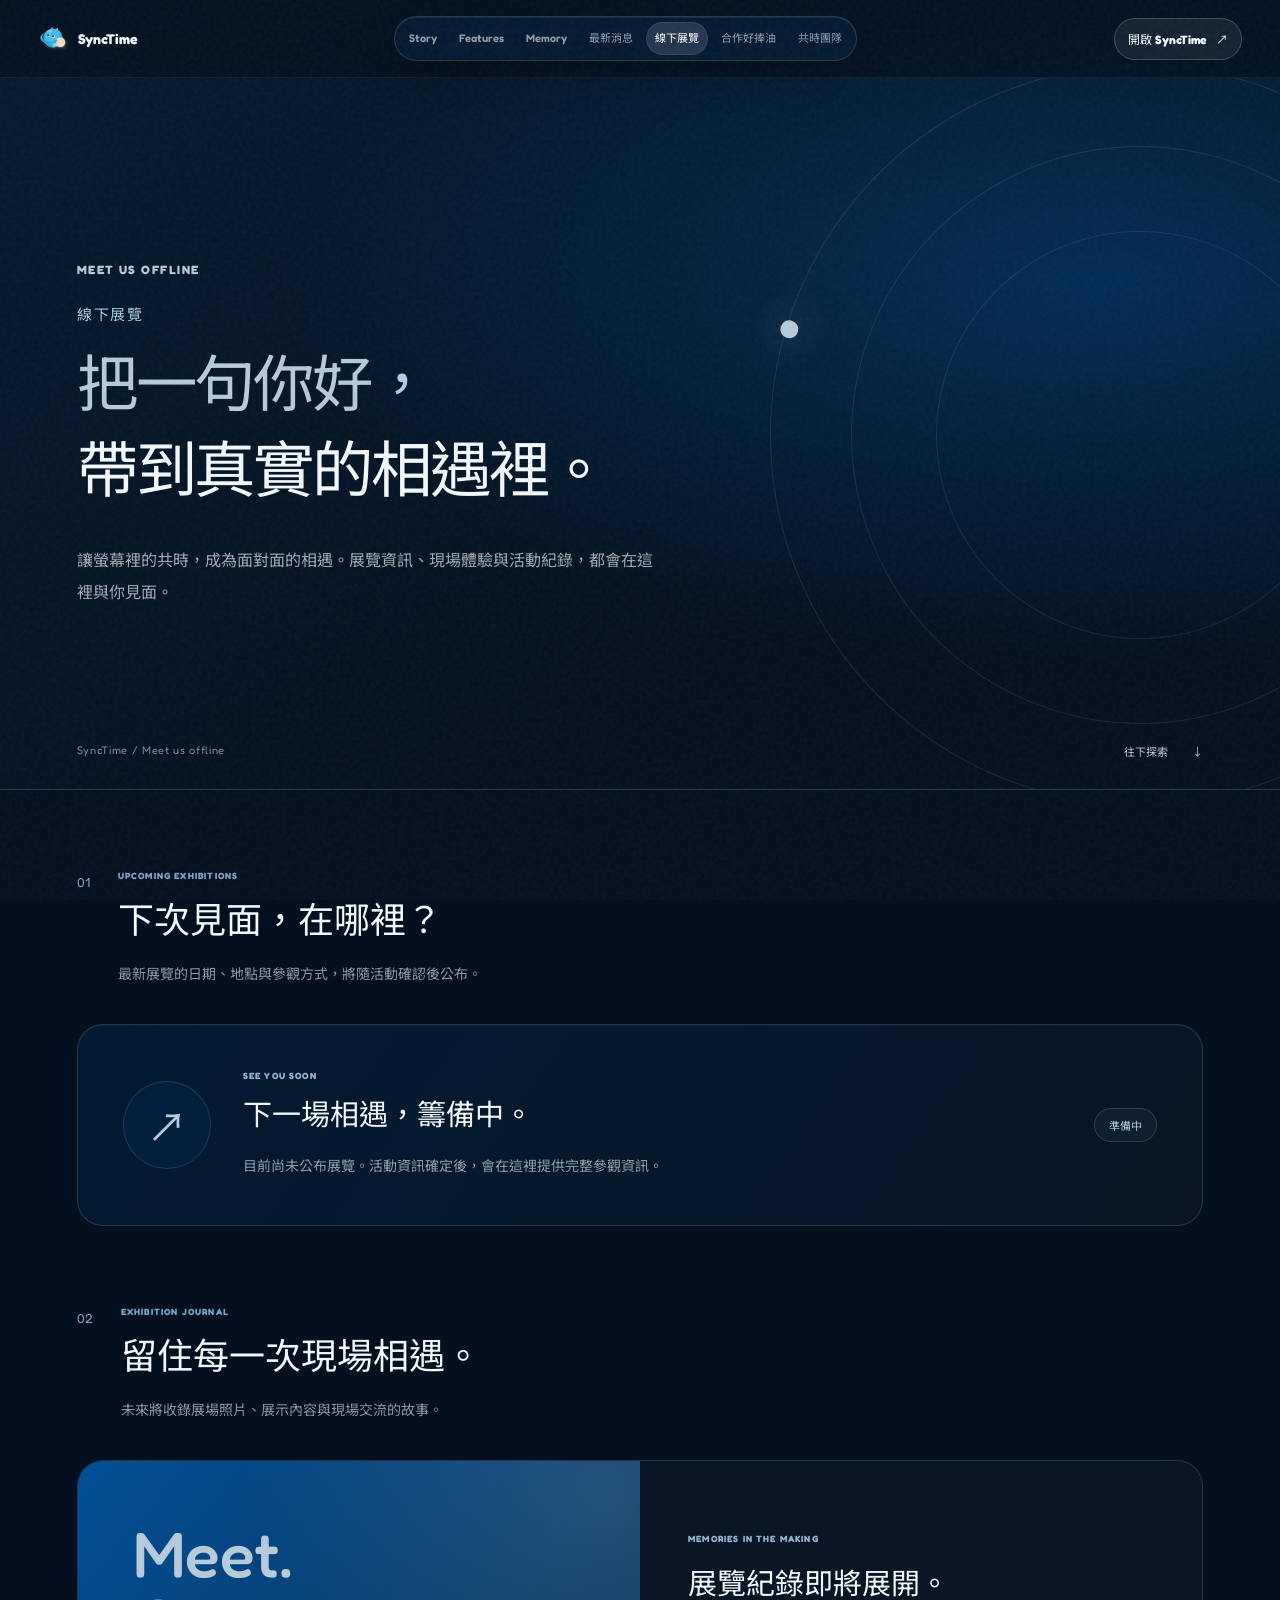
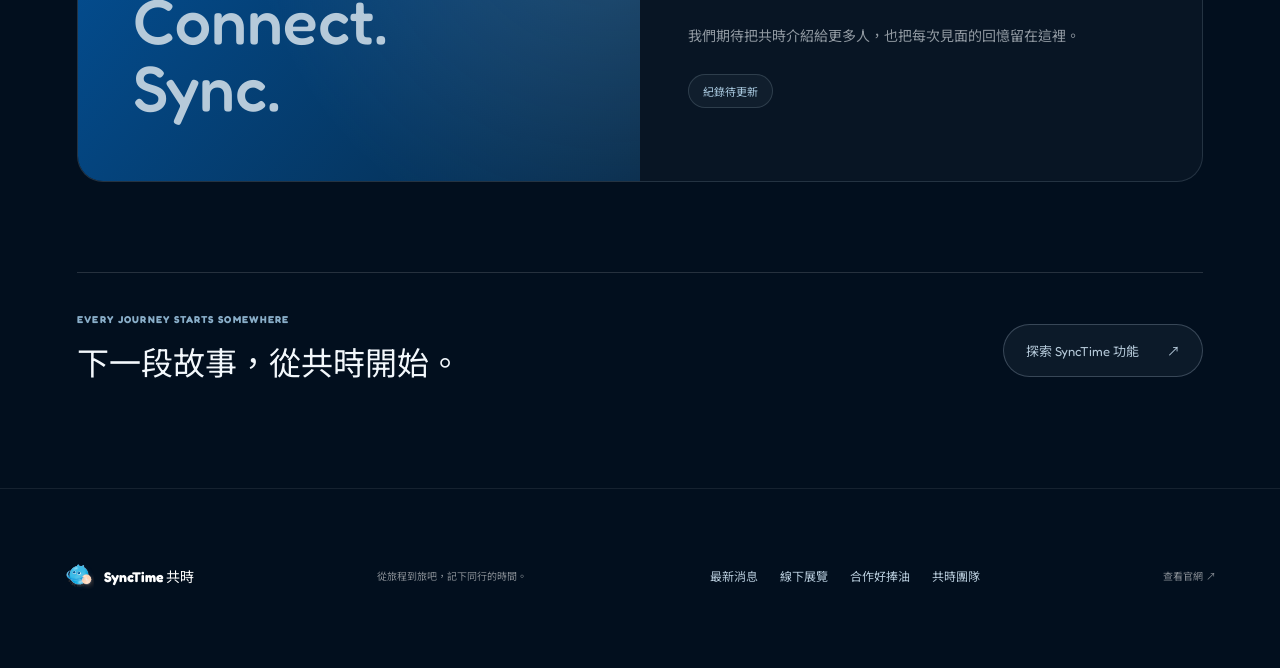
==== exhibitions.html @ 660cbadf "Add independent news, exhibition, partners and team pages with shared navigation" ====
<!doctype html>
<html lang="zh-Hant">
  <head>
    <meta charset="UTF-8" />
    <meta name="viewport" content="width=device-width, initial-scale=1.0" />
    <meta name="description" content="讓螢幕裡的共時，成為面對面的相遇。展覽資訊、現場體驗與活動紀錄，都會在這裡與你見面。" />
    <meta name="theme-color" content="#020f1e" />
    <title>線下展覽｜SyncTime 共時</title>
    <link rel="icon" href="assets/logo.svg" />
    <link rel="preconnect" href="https://fonts.googleapis.com" />
    <link rel="preconnect" href="https://fonts.gstatic.com" crossorigin />
    <link href="https://fonts.googleapis.com/css2?family=Fredoka:wght@300..700&display=swap" rel="stylesheet" />
    <link rel="stylesheet" href="styles.css?v=captures6-ratio" />
    <link rel="stylesheet" href="pages.css?v=pages1" />
  </head>
  <body class="inner-page">
    <a class="page-skip" href="#page-content">跳至主要內容</a>
    <div class="page-grain" aria-hidden="true"></div>
    <header class="site-header" aria-label="主要導覽">
      <a class="brand" href="index.html#top" aria-label="SyncTime 首頁"><img src="assets/logo.svg" alt="" /><span>SyncTime</span></a>
      <nav class="nav-glass" aria-label="主要導覽">
        <a href="index.html#story">Story</a>
        <a href="index.html#features">Features</a>
        <a href="index.html#memory">Memory</a>
        <a href="news.html">最新消息</a>
        <a href="exhibitions.html" class="is-active" aria-current="page">線下展覽</a>
        <a href="partners.html">合作好捧油</a>
        <a href="team.html">共時團隊</a>
      </nav>
      <a class="github-link" href="https://sync-time-one.vercel.app/" target="_blank" rel="noopener noreferrer"><span>開啟 SyncTime</span><span aria-hidden="true">↗</span></a>
    </header>
    <main id="page-content">
      <div class="page-hero">
        <div class="page-orbit" aria-hidden="true"><i></i><i></i><span></span></div>
        <div class="page-hero-copy">
          <p class="section-label">Meet us offline</p>
          <p class="page-caption">線下展覽</p>
          <h1>把一句你好，<br />帶到真實的相遇裡。</h1>
          <p class="page-intro">讓螢幕裡的共時，成為面對面的相遇。展覽資訊、現場體驗與活動紀錄，都會在這裡與你見面。</p>
        </div>
        <div class="page-hero-bottom"><span>SyncTime / Meet us offline</span><a href="#page-details">往下探索 <span aria-hidden="true">↓</span></a></div>
      </div>
      <div class="page-content-wrap" id="page-details">
        <div class="page-section-heading"><span class="page-number">01</span><div><p class="section-label">Upcoming exhibitions</p><h2>下次見面，在哪裡？</h2><p>最新展覽的日期、地點與參觀方式，將隨活動確認後公布。</p></div></div><div class="page-empty"><span class="page-empty-symbol" aria-hidden="true">↗</span><div><p class="section-label">See you soon</p><h3>下一場相遇，籌備中。</h3><p>目前尚未公布展覽。活動資訊確定後，會在這裡提供完整參觀資訊。</p></div><span class="page-status">準備中</span></div><div class="page-section-heading"><span class="page-number">02</span><div><p class="section-label">Exhibition journal</p><h2>留住每一次現場相遇。</h2><p>未來將收錄展場照片、展示內容與現場交流的故事。</p></div></div><div class="page-journal"><div class="page-journal-art" aria-hidden="true"><span>Meet.<br />Connect.<br />Sync.</span></div><div><p class="section-label">Memories in the making</p><h3>展覽紀錄即將展開。</h3><p>我們期待把共時介紹給更多人，也把每次見面的回憶留在這裡。</p><span class="page-status">紀錄待更新</span></div></div>
        <aside class="page-return"><div><p class="section-label">Every journey starts somewhere</p><h2>下一段故事，從共時開始。</h2></div><a class="page-link" href="index.html#features">探索 SyncTime 功能 <span aria-hidden="true">↗</span></a></aside>
      </div>
    </main>
    <footer class="page-footer">
      <a class="brand footer-brand" href="index.html#top"><img src="assets/logo.svg" alt="" /><span>SyncTime 共時</span></a>
      <p>從旅程到旅吧，記下同行的時間。</p>
      <nav aria-label="頁尾導覽"><a href="news.html">最新消息</a><a href="exhibitions.html">線下展覽</a><a href="partners.html">合作好捧油</a><a href="team.html">共時團隊</a></nav>
      <a href="https://synctime.win" target="_blank" rel="noopener noreferrer">查看官網 ↗</a>
    </footer>
    <script src="pages.js?v=pages1"></script>
  </body>
</html>
---- styles.css ----
@font-face {
  font-family: "Noto Sans TC";
  src: url("assets/NotoSansTC-Regular.ttf") format("truetype");
  font-style: normal;
  font-weight: 100 900;
  font-display: swap;
}

:root {
  color-scheme: dark;
  --ink: #f3f8fc;
  --muted: rgba(243, 248, 252, 0.58);
  --line: rgba(255, 255, 255, 0.14);
  --glass: rgba(5, 31, 55, 0.58);
  --blue: #035096;
  --sky: #89badb;
  --mist: #B6CADA;
  --black: #020f1e;
  --ease: cubic-bezier(0.22, 1, 0.36, 1);
}

* {
  box-sizing: border-box;
}

html {
  scroll-behavior: smooth;
  background: var(--black);
}

body {
  margin: 0;
  overflow-x: hidden;
  background:
    radial-gradient(circle at 50% 8%, rgba(3, 80, 150, 0.22), transparent 24rem),
    var(--black);
  color: var(--ink);
  font-family: "Fredoka", "Noto Sans TC", sans-serif;
  letter-spacing: 0;
}

::selection {
  background: var(--blue);
  color: #fff;
}

a {
  color: inherit;
  text-decoration: none;
}

button {
  color: inherit;
  font: inherit;
}

img {
  display: block;
  max-width: 100%;
}

.page-grain {
  position: fixed;
  inset: 0;
  z-index: 100;
  pointer-events: none;
  opacity: 0.055;
  background-image: url("data:image/svg+xml,%3Csvg viewBox='0 0 220 220' xmlns='http://www.w3.org/2000/svg'%3E%3Cfilter id='n'%3E%3CfeTurbulence type='fractalNoise' baseFrequency='.92' numOctaves='4' stitchTiles='stitch'/%3E%3C/filter%3E%3Crect width='100%25' height='100%25' filter='url(%23n)' opacity='.85'/%3E%3C/svg%3E");
}

.site-header {
  position: fixed;
  top: 0;
  left: 0;
  right: 0;
  z-index: 90;
  display: grid;
  grid-template-columns: 1fr auto 1fr;
  align-items: center;
  min-height: 78px;
  padding: 14px clamp(18px, 3vw, 48px);
  transition: background 300ms ease, border-color 300ms ease;
}

.site-header.is-scrolled {
  border-bottom: 1px solid rgba(255, 255, 255, 0.07);
  background: rgba(2, 15, 30, 0.66);
  -webkit-backdrop-filter: blur(22px) saturate(150%);
  backdrop-filter: blur(22px) saturate(150%);
}

.brand {
  display: inline-flex;
  align-items: center;
  gap: 10px;
  width: max-content;
  font-size: 14px;
  font-weight: 700;
}

.brand img {
  width: 30px;
  height: 30px;
  object-fit: contain;
}

.nav-glass {
  display: flex;
  align-items: center;
  gap: 4px;
  padding: 5px;
  border: 1px solid rgba(255, 255, 255, 0.14);
  border-radius: 999px;
  background: rgba(7, 37, 65, 0.52);
  box-shadow: inset 0 1px 0 rgba(255, 255, 255, 0.08), 0 12px 38px rgba(0, 0, 0, 0.24);
  -webkit-backdrop-filter: blur(20px) saturate(150%);
  backdrop-filter: blur(20px) saturate(150%);
}

.nav-glass a {
  min-width: 82px;
  padding: 9px 14px;
  border-radius: 999px;
  color: rgba(255, 255, 255, 0.56);
  font-family: "Fredoka", "Noto Sans TC", sans-serif;
  font-size: 11px;
  font-weight: 600;
  line-height: 1;
  text-align: center;
  transition: color 200ms ease, background 200ms ease;
}

.nav-glass a:hover,
.nav-glass a.is-active {
  color: #fff;
  background: rgba(255, 255, 255, 0.1);
}

.github-link {
  justify-self: end;
  display: inline-flex;
  align-items: center;
  gap: 18px;
  min-height: 42px;
  padding: 0 17px;
  border: 1px solid rgba(255, 255, 255, 0.2);
  border-radius: 999px;
  background: rgba(255, 255, 255, 0.07);
  font-size: 12px;
  font-weight: 700;
  transition: color 250ms ease, background 250ms ease, transform 250ms var(--ease);
}

.github-link:hover {
  color: #07243e;
  background: #fff;
  transform: translateY(-2px);
}

.hero {
  position: relative;
  min-height: 1050px;
  height: 120vh;
  max-height: 1260px;
  overflow: hidden;
  isolation: isolate;
  background: #020f1e;
}

.hero-media {
  position: absolute;
  inset: 0;
  z-index: -3;
  overflow: hidden;
}

.hero-media img {
  width: 100%;
  height: 100%;
  object-fit: cover;
  object-position: 50% 45%;
  opacity: 0.46;
  filter: grayscale(1) sepia(1) hue-rotate(165deg) saturate(0.9) contrast(1.16) brightness(0.78);
  transform: scale(1.04);
}

.hero-media::after {
  content: "";
  position: absolute;
  inset: 0;
  background:
    linear-gradient(180deg, rgba(2, 15, 30, 0.08) 0%, rgba(2, 15, 30, 0.5) 72%, #020f1e 100%),
    linear-gradient(90deg, rgba(2, 15, 30, 0.58), transparent 34%, transparent 66%, rgba(2, 15, 30, 0.62));
}

.hero-aura {
  position: absolute;
  z-index: -2;
  top: 9%;
  left: 50%;
  width: min(74vw, 1080px);
  height: min(58vw, 780px);
  border-radius: 50%;
  background:
    radial-gradient(circle at 50% 55%, rgba(3, 80, 150, 0.54) 0, rgba(3, 80, 150, 0.38) 30%, transparent 68%);
  filter: blur(64px);
  transform: translateX(-50%);
}

.hero-kicker {
  position: absolute;
  top: 118px;
  left: 50%;
  margin: 0;
  color: rgba(255, 255, 255, 0.54);
  font-family: "Fredoka", "Noto Sans TC", sans-serif;
  font-size: 10px;
  font-weight: 700;
  letter-spacing: 0.16em;
  text-transform: uppercase;
  transform: translateX(-50%);
}

.hero-title {
  position: absolute;
  top: 25%;
  left: 50%;
  z-index: -1;
  width: 100%;
  margin: 0;
  color: transparent;
  background: linear-gradient(180deg, #f7fbfe 0%, #B6CADA 48%, #035096 100%);
  -webkit-background-clip: text;
  background-clip: text;
  font-family: "Fredoka", "Noto Sans TC", sans-serif;
  font-size: clamp(108px, 18.1vw, 288px);
  font-weight: 800;
  line-height: 0.74;
  letter-spacing: 0;
  text-align: center;
  white-space: nowrap;
  filter: drop-shadow(0 28px 70px rgba(3, 35, 69, 0.42));
  transform: translate(-50%, -50%);
}

.hero-index {
  position: absolute;
  left: clamp(22px, 5vw, 80px);
  top: 54%;
  display: grid;
  gap: 22px;
  width: 214px;
}

.hero-index a {
  display: grid;
  grid-template-columns: 32px 1fr;
  padding-bottom: 18px;
  border-bottom: 1px solid rgba(255, 255, 255, 0.18);
  transition: border-color 200ms ease, transform 200ms var(--ease);
}

.hero-index a:hover {
  border-color: rgba(255, 255, 255, 0.7);
  transform: translateX(5px);
}

.hero-index span {
  grid-row: 1 / 3;
  color: rgba(255, 255, 255, 0.42);
  font-size: 10px;
}

.hero-index strong {
  font-family: "Fredoka", "Noto Sans TC", sans-serif;
  font-size: 13px;
}

.hero-index small {
  margin-top: 4px;
  color: rgba(255, 255, 255, 0.52);
  font-size: 11px;
}

.hero-statement {
  position: absolute;
  top: 50%;
  right: clamp(22px, 5vw, 80px);
  width: min(27vw, 370px);
  margin: 0;
  font-size: clamp(26px, 2.5vw, 42px);
  font-weight: 600;
  line-height: 1.45;
  text-align: right;
  text-wrap: balance;
  text-shadow: 0 3px 30px rgba(0, 0, 0, 0.8);
}

.phone-shell {
  perspective: 1300px;
}

.phone-bezel {
  position: relative;
  width: 100%;
  height: 100%;
  padding: 8px;
  border: 1px solid rgba(255, 255, 255, 0.38);
  border-radius: 48px;
  background: linear-gradient(145deg, #6e91aa, #071726 38%, #173b59 72%, #071726);
  box-shadow:
    0 80px 120px rgba(0, 0, 0, 0.58),
    0 0 0 2px rgba(0, 0, 0, 0.9),
    inset 0 0 0 1px rgba(255, 255, 255, 0.15);
  transform-style: preserve-3d;
}

.phone-bezel::before,
.phone-bezel::after {
  content: "";
  position: absolute;
  left: -3px;
  width: 3px;
  border-radius: 2px 0 0 2px;
  background: #173b59;
}

.phone-bezel::before {
  top: 115px;
  height: 48px;
}

.phone-bezel::after {
  top: 176px;
  height: 72px;
}

.phone-screen {
  position: relative;
  width: 100%;
  height: 100%;
  overflow: hidden;
  border: 1px solid rgba(255, 255, 255, 0.09);
  border-radius: 40px;
  background: #071b30;
}

.phone-island {
  position: absolute;
  z-index: 20;
  top: 17px;
  left: 50%;
  width: 92px;
  height: 25px;
  border-radius: 999px;
  background: #020b16;
  transform: translateX(-50%);
}

.phone-status {
  position: absolute;
  z-index: 19;
  top: 17px;
  left: 0;
  right: 0;
  display: flex;
  justify-content: space-between;
  padding: 0 25px;
  font-family: "Fredoka", "Noto Sans TC", sans-serif;
  font-size: 8px;
  font-weight: 700;
}

.phone-homebar {
  position: absolute;
  z-index: 20;
  left: 50%;
  bottom: 8px;
  width: 104px;
  height: 4px;
  border-radius: 999px;
  background: rgba(255, 255, 255, 0.78);
  transform: translateX(-50%);
}

.hero-phone {
  position: absolute;
  left: 50%;
  top: 34%;
  width: 354px;
  height: 748px;
  transform: translateX(-50%) rotateX(2deg);
}

.hero-phone.is-bridged {
  opacity: 0;
}

.bridge-phone {
  position: fixed;
  z-index: 8;
  top: 0;
  left: 0;
  margin: 0;
  pointer-events: none;
  transform: none;
  visibility: hidden;
  will-change: top, left, width, height, opacity;
}

.hero-screen-photo {
  position: absolute;
  inset: 0;
  background: url("assets/friends-overlook.png") 52% 50% / cover no-repeat;
  filter: grayscale(1) sepia(1) hue-rotate(165deg) saturate(0.8) contrast(1.05);
}

.screen-shade {
  position: absolute;
  inset: 0;
  background: linear-gradient(180deg, rgba(0, 0, 0, 0.05), rgba(3, 20, 38, 0.12) 35%, rgba(3, 20, 38, 0.9) 82%);
}

.phone-copy {
  position: absolute;
  z-index: 3;
  left: 22px;
  right: 22px;
  bottom: 100px;
}

.eyebrow {
  color: rgba(255, 255, 255, 0.58);
  font-family: "Fredoka", "Noto Sans TC", sans-serif;
  font-size: 8px;
  font-weight: 700;
  letter-spacing: 0.13em;
}

.phone-copy h2 {
  margin: 10px 0 18px;
  font-size: 35px;
  line-height: 1.22;
}

.avatar-line {
  display: flex;
  align-items: center;
}

.avatar {
  display: inline-grid;
  flex: 0 0 auto;
  place-items: center;
  width: 28px;
  height: 28px;
  margin-right: -6px;
  border: 2px solid #0b2c49;
  border-radius: 50%;
  color: #fff;
  font-family: "Fredoka", "Noto Sans TC", sans-serif;
  font-size: 9px;
  font-weight: 800;
}

.avatar-a {
  background: linear-gradient(145deg, #9ec9e3, #035096);
}

.avatar-b {
  background: linear-gradient(145deg, #B6CADA, #356f9e);
}

.avatar-c {
  background: linear-gradient(145deg, #85b9d8, #1a4e79);
}

.avatar-d {
  background: linear-gradient(145deg, #85b9d8, #1c5584);
}

.avatar-line small {
  margin-left: 14px;
  color: rgba(255, 255, 255, 0.62);
  font-family: "Fredoka", "Noto Sans TC", sans-serif;
  font-size: 8px;
}

.glass-action {
  position: absolute;
  z-index: 4;
  left: 20px;
  right: 20px;
  bottom: 34px;
  display: flex;
  align-items: center;
  justify-content: space-between;
  height: 50px;
  padding: 0 18px;
  border: 1px solid rgba(255, 255, 255, 0.3);
  border-radius: 999px;
  background: rgba(255, 255, 255, 0.13);
  box-shadow: inset 0 1px 0 rgba(255, 255, 255, 0.18);
  -webkit-backdrop-filter: blur(18px) saturate(150%);
  backdrop-filter: blur(18px) saturate(150%);
  font-size: 11px;
  font-weight: 700;
}

.scroll-cue {
  position: absolute;
  right: clamp(22px, 5vw, 80px);
  bottom: 38px;
  display: flex;
  align-items: center;
  gap: 14px;
  color: rgba(255, 255, 255, 0.5);
  font-family: "Fredoka", "Noto Sans TC", sans-serif;
  font-size: 9px;
  font-weight: 700;
  letter-spacing: 0.12em;
  text-transform: uppercase;
}

.scroll-cue i {
  position: relative;
  width: 44px;
  height: 44px;
  border: 1px solid rgba(255, 255, 255, 0.24);
  border-radius: 50%;
}

.scroll-cue i::before {
  content: "";
  position: absolute;
  top: 13px;
  left: 50%;
  width: 1px;
  height: 15px;
  background: #fff;
  animation: scrollLine 1.8s ease-in-out infinite;
}

@keyframes scrollLine {
  0%, 100% { transform: translate(-50%, -3px); opacity: 0.35; }
  50% { transform: translate(-50%, 4px); opacity: 1; }
}

.story-intro {
  position: relative;
  z-index: 2;
  display: grid;
  min-height: 100vh;
  padding: clamp(110px, 14vw, 220px) clamp(24px, 6vw, 100px);
  background:
    radial-gradient(circle at 50% 95%, rgba(3, 80, 150, 0.23), transparent 38rem),
    #020f1e;
}

.section-label {
  margin: 0;
  color: rgba(255, 255, 255, 0.48);
  font-family: "Fredoka", "Noto Sans TC", sans-serif;
  font-size: 9px;
  font-weight: 700;
  letter-spacing: 0.13em;
  text-transform: uppercase;
}

.intro-line {
  align-self: center;
  display: grid;
  width: 100%;
  font-size: clamp(58px, 9.4vw, 150px);
  font-weight: 650;
  line-height: 1.08;
}

.intro-line span:last-child {
  justify-self: end;
  color: rgba(255, 255, 255, 0.24);
}

.intro-note {
  justify-self: end;
  width: min(100%, 480px);
  margin: 80px 0 0;
  color: rgba(255, 255, 255, 0.56);
  font-size: 15px;
  line-height: 2;
}

.phone-journey {
  position: relative;
  background:
    linear-gradient(180deg, #020f1e 0%, #071a30 48%, #020f1e 100%);
}

.sticky-stage {
  position: sticky;
  top: 0;
  z-index: 2;
  display: grid;
  place-items: center;
  height: 100vh;
  overflow: hidden;
  pointer-events: none;
}

.sticky-stage::before {
  content: "";
  position: absolute;
  top: 50%;
  left: 50%;
  width: 760px;
  height: 760px;
  border-radius: 50%;
  background: radial-gradient(circle, rgba(3, 80, 150, 0.27), transparent 66%);
  filter: blur(24px);
  transform: translate(-50%, -50%);
  transition: background 700ms ease;
}

body[data-screen="bar"] .sticky-stage::before {
  background: radial-gradient(circle, rgba(61, 127, 173, 0.28), transparent 66%);
}

body[data-screen="room"] .sticky-stage::before {
  background: radial-gradient(circle, rgba(61, 127, 173, 0.25), transparent 66%);
}

body[data-screen="trace"] .sticky-stage::before {
  background: radial-gradient(circle, rgba(120, 170, 204, 0.22), transparent 66%);
}

.orbit {
  position: absolute;
  top: 50%;
  left: 50%;
  border: 1px solid rgba(255, 255, 255, 0.08);
  border-radius: 50%;
  transform: translate(-50%, -50%) rotate(-18deg);
}

.orbit-one {
  width: min(62vw, 880px);
  height: min(62vw, 880px);
}

.orbit-two {
  width: min(88vw, 1280px);
  height: min(42vw, 620px);
  transform: translate(-50%, -50%) rotate(14deg);
}

.journey-phone {
  width: 314px;
  height: 664px;
  opacity: var(--journey-opacity, 1);
  transform: translateY(calc(var(--journey-base-offset, 0px) + var(--journey-lift, 0px))) scale(var(--journey-scale, 1));
  will-change: transform, opacity;
}

.journey-phone .phone-bezel {
  border-radius: 44px;
}

.journey-phone .phone-screen {
  border-radius: 36px;
}

.journey-phone .phone-status {
  color: rgba(255, 255, 255, 0.78);
}

.app-screen {
  position: absolute;
  inset: 0;
  padding: 54px 16px 54px;
  opacity: var(--screen-opacity, 0);
  transform: translateY(calc(var(--screen-offset, 1) * 28px)) scale(calc(1 - var(--screen-offset, 1) * 0.035));
  will-change: opacity, transform;
}

.app-screen.is-visible {
  z-index: 3;
  opacity: var(--screen-opacity, 1);
  transform: translateY(calc(var(--screen-offset, 0) * 28px)) scale(calc(1 - var(--screen-offset, 0) * 0.035));
}

.app-head {
  display: flex;
  align-items: center;
  justify-content: space-between;
  margin-bottom: 16px;
}

.app-head span {
  font-size: 18px;
  font-weight: 700;
}

.app-head b {
  color: rgba(255, 255, 255, 0.6);
  font-size: 12px;
  font-weight: 500;
}

.screen-match {
  background: linear-gradient(180deg, #0a2945, #06182b);
}

.destination-card {
  position: relative;
  min-height: 190px;
  padding: 20px;
  overflow: hidden;
  border: 1px solid rgba(255, 255, 255, 0.16);
  border-radius: 8px;
  background:
    linear-gradient(115deg, rgba(4, 24, 43, 0.88), rgba(13, 53, 86, 0.12)),
    url("assets/hero-station.png") 57% 50% / cover;
  background-color: #035096;
  background-blend-mode: normal, luminosity;
}

.destination-card h3 {
  margin: 40px 0 0;
  font-family: "Fredoka", "Noto Sans TC", sans-serif;
  font-size: 38px;
  line-height: 1;
}

.destination-card p {
  margin: 6px 0;
  color: rgba(255, 255, 255, 0.62);
  font-size: 9px;
}

.mini-people {
  position: absolute;
  left: 18px;
  bottom: 16px;
  display: flex;
}

.filter-row {
  display: flex;
  gap: 6px;
  margin: 13px 0;
}

.filter-row span {
  padding: 6px 10px;
  border: 1px solid rgba(255, 255, 255, 0.12);
  border-radius: 999px;
  color: rgba(255, 255, 255, 0.66);
  font-size: 8px;
}

.trip-card {
  display: grid;
  grid-template-columns: 70px 1fr;
  gap: 12px;
  align-items: center;
  padding: 9px;
  border: 1px solid rgba(255, 255, 255, 0.1);
  border-radius: 8px;
  background: rgba(255, 255, 255, 0.05);
}

.trip-card + .trip-card {
  margin-top: 8px;
}

.trip-card.muted {
  opacity: 0.58;
}

.trip-photo {
  width: 70px;
  height: 66px;
  border-radius: 5px;
  background-size: cover;
  background-position: center;
  filter: grayscale(1) sepia(1) hue-rotate(165deg) saturate(0.85);
}

.trip-photo-one {
  background-image: url("assets/friends-overlook.png");
}

.trip-photo-two {
  background-image: url("assets/voice-silhouette.png");
}

.trip-card div:last-child {
  display: grid;
  gap: 5px;
}

.trip-card small {
  color: rgba(255, 255, 255, 0.4);
  font-family: "Fredoka", "Noto Sans TC", sans-serif;
  font-size: 7px;
}

.trip-card strong {
  font-size: 10px;
}

.screen-bar {
  background: linear-gradient(180deg, #0c2e4c, #06182b);
}

.bar-tabs {
  display: flex;
  gap: 18px;
  margin: 4px 0 17px;
  border-bottom: 1px solid rgba(255, 255, 255, 0.1);
}

.bar-tabs span {
  padding-bottom: 9px;
  color: rgba(255, 255, 255, 0.38);
  font-size: 9px;
}

.bar-tabs span.active {
  border-bottom: 1px solid #fff;
  color: #fff;
}

.post-card {
  padding: 14px;
  border: 1px solid rgba(255, 255, 255, 0.12);
  border-radius: 8px;
  background: rgba(255, 255, 255, 0.045);
}

.post-user {
  display: flex;
  align-items: center;
  gap: 10px;
}

.post-user div {
  display: grid;
}

.post-user strong {
  font-size: 10px;
}

.post-user small {
  color: rgba(255, 255, 255, 0.4);
  font-size: 7px;
}

.post-card > p {
  margin: 15px 0 12px;
  font-size: 10px;
  line-height: 1.7;
}

.post-image {
  height: 280px;
  border-radius: 5px;
  background:
    linear-gradient(180deg, transparent 58%, rgba(0, 0, 0, 0.42)),
    url("assets/hero-station.png") center / cover;
  filter: grayscale(1) sepia(1) hue-rotate(165deg) saturate(0.85);
}

.post-card footer {
  display: flex;
  gap: 18px;
  margin-top: 12px;
  color: rgba(255, 255, 255, 0.58);
  font-family: "Fredoka", "Noto Sans TC", sans-serif;
  font-size: 8px;
}

.screen-room {
  padding-left: 0;
  padding-right: 0;
  background: #06182b;
}

.room-itinerary {
  display: grid;
  gap: 11px;
  margin: 2px 15px 13px;
  padding: 20px;
  min-height: 195px;
  border: 1px solid rgba(255, 255, 255, 0.15);
  border-radius: 12px;
  background: linear-gradient(135deg, #12436d, #071e37);
}

.room-itinerary small {
  color: #B6CADA;
  font-size: 9px;
}

.room-itinerary strong {
  font-size: 16px;
}

.room-itinerary span {
  color: rgba(255, 255, 255, 0.72);
  font-size: 9px;
}

.chat-head {
  display: grid;
  grid-template-columns: 24px 1fr 24px;
  align-items: center;
  padding: 0 15px 13px;
}

.chat-head > span,
.chat-head > b {
  color: rgba(255, 255, 255, 0.58);
  font-size: 12px;
  font-weight: 500;
}

.chat-head div {
  display: grid;
  text-align: center;
}

.chat-head strong {
  font-size: 10px;
}

.chat-head small {
  color: #B6CADA;
  font-size: 7px;
}

.room-map {
  position: relative;
  height: 195px;
  overflow: hidden;
  background:
    linear-gradient(90deg, transparent 24%, rgba(255, 255, 255, 0.04) 25%, transparent 26%, transparent 74%, rgba(255, 255, 255, 0.04) 75%, transparent 76%),
    linear-gradient(0deg, transparent 24%, rgba(255, 255, 255, 0.04) 25%, transparent 26%, transparent 74%, rgba(255, 255, 255, 0.04) 75%, transparent 76%),
    linear-gradient(135deg, #103858, #0a2844 45%, #173d5d);
}

.room-map::before,
.room-map::after {
  content: "";
  position: absolute;
  width: 290px;
  height: 64px;
  border: 10px double rgba(182, 202, 218, 0.08);
  border-radius: 45%;
  transform: rotate(-18deg);
}

.room-map::before {
  top: 52px;
  left: -40px;
}

.room-map::after {
  top: -20px;
  right: -120px;
}

.map-pin {
  position: absolute;
  z-index: 2;
  display: grid;
  place-items: center;
  width: 27px;
  height: 27px;
  border: 2px solid #fff;
  border-radius: 50%;
  background: var(--blue);
  box-shadow: 0 0 0 5px rgba(60, 140, 198, 0.15);
  font-size: 8px;
  font-weight: 700;
}

.pin-a { top: 38px; left: 63px; }
.pin-b { top: 103px; left: 155px; background: #4380ae; }
.pin-c { top: 55px; right: 37px; background: #7caac9; }

.map-route {
  position: absolute;
  top: 70px;
  left: 79px;
  width: 143px;
  height: 58px;
  border: 1px dashed rgba(255, 255, 255, 0.38);
  border-width: 1px 1px 0 0;
  border-radius: 50%;
  transform: rotate(-8deg);
}

.messages {
  display: flex;
  flex-direction: column;
  padding: 14px 14px 58px;
}

.message {
  max-width: 77%;
  margin: 0 0 7px;
  padding: 9px 11px;
  border-radius: 13px;
  font-size: 8px;
  line-height: 1.5;
}

.message.other {
  background: rgba(255, 255, 255, 0.09);
}

.message.self {
  align-self: flex-end;
  background: var(--blue);
}

.poll-card {
  display: grid;
  gap: 9px;
  margin-top: 8px;
  padding: 12px;
  border: 1px solid rgba(255, 255, 255, 0.1);
  border-radius: 8px;
  background: rgba(255, 255, 255, 0.04);
}

.poll-card small {
  color: var(--sky);
  font-size: 6px;
  letter-spacing: 0.12em;
}

.poll-card strong {
  font-size: 9px;
}

.poll-card span {
  position: relative;
  padding: 7px 8px;
  overflow: hidden;
  border-radius: 4px;
  background: rgba(255, 255, 255, 0.05);
  font-size: 7px;
}

.poll-card i {
  position: absolute;
  inset: 0 auto 0 0;
  z-index: -1;
  width: var(--vote);
  background: rgba(60, 140, 198, 0.2);
}

.chat-input {
  position: absolute;
  left: 14px;
  right: 14px;
  bottom: 28px;
  display: flex;
  align-items: center;
  justify-content: space-between;
  height: 36px;
  padding: 0 7px 0 13px;
  border: 1px solid rgba(255, 255, 255, 0.12);
  border-radius: 999px;
  background: rgba(255, 255, 255, 0.05);
  color: rgba(255, 255, 255, 0.38);
  font-size: 8px;
}

.chat-input span {
  display: grid;
  place-items: center;
  width: 25px;
  height: 25px;
  border-radius: 50%;
  background: var(--sky);
  color: #fff;
}

.screen-trace {
  background: linear-gradient(180deg, #0a2945, #06182b);
}

.passport-title {
  display: flex;
  align-items: end;
  justify-content: space-between;
  margin: 8px 0 10px;
}

.passport-title span {
  color: rgba(255, 255, 255, 0.4);
  font-family: "Fredoka", "Noto Sans TC", sans-serif;
  font-size: 7px;
  letter-spacing: 0.1em;
}

.passport-title strong {
  font-size: 11px;
}

.trace-map {
  position: relative;
  height: 250px;
  overflow: hidden;
  border: 1px solid rgba(255, 255, 255, 0.11);
  border-radius: 8px;
  background:
    url("assets/passport-watermark-80.svg") center / 85% no-repeat,
    radial-gradient(circle at 68% 32%, rgba(80, 148, 194, 0.35), transparent 38%),
    #09243f;
}

.trace-path {
  position: absolute;
  top: 53px;
  left: 50px;
  width: 190px;
  height: 125px;
  border: 2px dashed rgba(255, 182, 111, 0.64);
  border-width: 2px 2px 0 0;
  border-radius: 50%;
  transform: rotate(15deg);
}

.dot {
  position: absolute;
  width: 8px;
  height: 8px;
  border: 2px solid #B6CADA;
  border-radius: 50%;
  background: #035096;
  box-shadow: 0 0 0 5px rgba(255, 177, 103, 0.1);
}

.d1 { top: 76px; left: 42px; }
.d2 { top: 141px; left: 105px; }
.d3 { top: 89px; right: 68px; }
.d4 { top: 175px; right: 30px; }

.memory-grid {
  display: grid;
  grid-template-columns: repeat(3, 1fr);
  gap: 6px;
  margin-top: 9px;
}

.memory {
  height: 76px;
  border-radius: 5px;
  background-size: cover;
  background-position: center;
  filter: grayscale(1) sepia(1) hue-rotate(165deg) saturate(0.85);
}

.m1 { background-image: url("assets/hero-station.png"); }
.m2 { background-image: url("assets/friends-overlook.png"); }
.m3 { background-image: url("assets/voice-silhouette.png"); }

.screen-trace blockquote {
  margin: 14px 4px 0;
  color: rgba(255, 255, 255, 0.58);
  font-size: 9px;
  line-height: 1.7;
}

.phone-nav {
  position: absolute;
  z-index: 12;
  left: 14px;
  right: 14px;
  bottom: 20px;
  display: flex;
  align-items: center;
  justify-content: space-around;
  height: 42px;
  border: 1px solid rgba(255, 255, 255, 0.1);
  border-radius: 999px;
  background: rgba(8, 41, 70, 0.65);
  -webkit-backdrop-filter: blur(15px);
  backdrop-filter: blur(15px);
}

.phone-nav span {
  color: rgba(255, 255, 255, 0.4);
  font-size: 8px;
}

.phone-nav .active {
  color: #fff;
}

.journey-steps {
  position: relative;
  z-index: 4;
  margin-top: -100vh;
  pointer-events: none;
}

.journey-step {
  display: flex;
  align-items: center;
  min-height: 112vh;
  padding: 13vh clamp(24px, 6vw, 100px);
}

.step-right {
  justify-content: flex-end;
}

.step-copy {
  width: min(32vw, 430px);
  pointer-events: auto;
}

.step-number {
  display: block;
  margin-bottom: 18px;
  color: var(--sky);
  font-family: "Fredoka", "Noto Sans TC", sans-serif;
  font-size: 9px;
  font-weight: 700;
  letter-spacing: 0.13em;
}

.step-copy h2 {
  margin: 0;
  font-size: clamp(36px, 4vw, 62px);
  line-height: 1.2;
  text-wrap: balance;
}

.step-copy > p {
  margin: 24px 0;
  color: rgba(255, 255, 255, 0.5);
  font-size: 13px;
  line-height: 1.9;
}

.step-copy ul {
  display: flex;
  flex-wrap: wrap;
  gap: 7px;
  margin: 0;
  padding: 0;
  list-style: none;
}

.step-copy li {
  padding: 7px 10px;
  border: 1px solid rgba(255, 255, 255, 0.13);
  border-radius: 999px;
  background: rgba(255, 255, 255, 0.04);
  color: rgba(255, 255, 255, 0.65);
  font-size: 9px;
  -webkit-backdrop-filter: blur(12px);
  backdrop-filter: blur(12px);
}

.reveal {
  opacity: 0;
  transform: translateY(30px);
  transition: opacity 900ms ease, transform 1000ms var(--ease);
}

.reveal.is-revealed {
  opacity: 1;
  transform: translateY(0);
}

.voice-scene {
  position: relative;
  display: grid;
  place-items: center;
  min-height: 110vh;
  overflow: hidden;
  isolation: isolate;
}

.voice-scene > img {
  position: absolute;
  inset: 0;
  z-index: -3;
  width: 100%;
  height: 100%;
  object-fit: cover;
  object-position: center;
  filter: grayscale(1) sepia(1) hue-rotate(165deg) saturate(0.85) contrast(1.08);
  transform: scale(1.02);
}

.voice-shade {
  position: absolute;
  inset: 0;
  z-index: -2;
  background:
    radial-gradient(circle at 66% 46%, rgba(3, 80, 150, 0.18), transparent 35%),
    linear-gradient(180deg, rgba(2, 15, 30, 0.38), rgba(2, 15, 30, 0.05) 50%, rgba(2, 15, 30, 0.82));
}

.voice-content {
  display: grid;
  justify-items: center;
  width: min(90vw, 1040px);
  text-align: center;
}

.voice-content h2 {
  margin: 20px 0 54px;
  font-size: clamp(52px, 8vw, 126px);
  font-weight: 650;
  line-height: 1.08;
  text-shadow: 0 15px 70px rgba(0, 0, 0, 0.65);
  text-wrap: balance;
}

.voice-note {
  display: grid;
  grid-template-columns: 38px 1fr auto;
  gap: 13px;
  align-items: center;
  width: min(90vw, 440px);
  padding: 10px 14px 10px 10px;
  border: 1px solid rgba(255, 255, 255, 0.22);
  border-radius: 999px;
  background: rgba(5, 31, 55, 0.47);
  box-shadow: inset 0 1px 0 rgba(255, 255, 255, 0.12), 0 24px 70px rgba(0, 0, 0, 0.3);
  -webkit-backdrop-filter: blur(20px) saturate(140%);
  backdrop-filter: blur(20px) saturate(140%);
}

.journey-note {
  grid-template-columns: 32px 1fr;
  border-radius: 18px;
  padding: 14px 18px;
}

.journey-note > span {
  grid-row: span 2;
  font-size: 23px;
  color: #B6CADA;
}

.journey-note p {
  margin: 0;
  font-size: 15px;
}

.journey-note small {
  grid-column: 2;
  color: rgba(255, 255, 255, 0.58);
  font-size: 10px;
}

.voice-note button {
  display: grid;
  place-items: center;
  width: 38px;
  height: 38px;
  padding: 0;
  border: 0;
  border-radius: 50%;
  background: #fff;
  color: #07243e;
  cursor: pointer;
}

.voice-note button span {
  margin-left: 2px;
  font-size: 10px;
}

.wave {
  display: flex;
  align-items: center;
  gap: 4px;
  height: 26px;
}

.wave i {
  width: 2px;
  height: 30%;
  border-radius: 3px;
  background: rgba(255, 255, 255, 0.8);
}

.wave i:nth-child(2),
.wave i:nth-child(11) { height: 46%; }
.wave i:nth-child(3),
.wave i:nth-child(9) { height: 75%; }
.wave i:nth-child(4),
.wave i:nth-child(8) { height: 48%; }
.wave i:nth-child(5),
.wave i:nth-child(7) { height: 92%; }
.wave i:nth-child(6) { height: 64%; }
.wave i:nth-child(10) { height: 58%; }

.voice-note.is-playing .wave i {
  animation: voiceWave 750ms ease-in-out infinite alternate;
  animation-delay: calc(var(--i, 1) * -65ms);
}

@keyframes voiceWave {
  to { height: 100%; }
}

.voice-note time {
  color: rgba(255, 255, 255, 0.5);
  font-family: "Fredoka", "Noto Sans TC", sans-serif;
  font-size: 8px;
}

.bubble-wall {
  position: relative;
  overflow: hidden;
  padding: clamp(90px, 11vw, 160px) 0 110px;
  background: #020f1e;
  color: #f3f8fc;
}

.bubble-heading {
  padding: 0 20px;
  text-align: center;
}

.bubble-heading h2 {
  margin: 16px 0 12px;
  font-size: clamp(42px, 6vw, 80px);
  line-height: 1.1;
}

.bubble-heading > p:last-child,
.bubble-action p {
  color: rgba(243, 248, 252, 0.58);
  font-size: 14px;
}

.bubble-rows {
  position: relative;
  display: grid;
  gap: 16px;
  margin: 68px 0 50px;
  overflow: hidden;
}

.bubble-rows::before,
.bubble-rows::after {
  position: absolute;
  z-index: 2;
  top: 0;
  bottom: 0;
  width: min(16vw, 220px);
  content: "";
  pointer-events: none;
}

.bubble-rows::before { left: 0; background: linear-gradient(90deg, #020f1e, transparent); }
.bubble-rows::after { right: 0; background: linear-gradient(270deg, #020f1e, transparent); }

.bubble-row {
  display: flex;
  width: max-content;
  animation: bubble-drift 52s linear infinite;
}

.bubble-row-right { animation-name: bubble-drift-right; animation-duration: 59s; }
.bubble-row-fast { animation-duration: 43s; }

.bubble-group {
  display: flex;
  flex: 0 0 auto;
  gap: 14px;
  padding-right: 14px;
}

.bubble-pill {
  display: inline-flex;
  flex: 0 0 auto;
  align-items: center;
  gap: 12px;
  max-width: min(80vw, 390px);
  min-height: 64px;
  padding: 9px 20px 9px 9px;
  border: 1px solid rgba(182, 202, 218, 0.16);
  border-radius: 999px;
  background: #122339;
  box-shadow: inset 0 1px 0 rgba(255, 255, 255, 0.05);
  font-size: 14px;
  white-space: nowrap;
}

.bubble-pill span:last-child {
  overflow: hidden;
  text-overflow: ellipsis;
}

.bubble-avatar {
  display: grid;
  flex: 0 0 44px;
  place-items: center;
  width: 44px;
  height: 44px;
  border-radius: 50%;
  background: linear-gradient(145deg, #b6cada, #035096);
  font-size: 21px;
}

.bubble-pill:nth-child(3n + 2) .bubble-avatar { background: linear-gradient(145deg, #8bb6d3, #173d67); }
.bubble-pill:nth-child(3n + 3) .bubble-avatar { background: linear-gradient(145deg, #d8e7f1, #346994); }

@keyframes bubble-drift { to { transform: translateX(-50%); } }
@keyframes bubble-drift-right { from { transform: translateX(-50%); } to { transform: translateX(0); } }

.bubble-action { text-align: center; }

.bubble-button,
.bubble-form-footer button {
  border: 1px solid rgba(182, 202, 218, 0.5);
  border-radius: 999px;
  background: #035096;
  color: #fff;
  font: inherit;
  font-weight: 700;
  cursor: pointer;
  transition: background 200ms ease, transform 200ms ease;
}

.bubble-button { margin-top: 15px; padding: 15px 28px; }
.bubble-button span { margin-left: 18px; }
.bubble-button:hover,
.bubble-form-footer button:hover:not(:disabled) { background: #176aad; transform: translateY(-2px); }

.bubble-dialog {
  width: min(92vw, 530px);
  max-height: min(90vh, 720px);
  padding: 34px;
  border: 1px solid rgba(182, 202, 218, 0.32);
  border-radius: 24px;
  background: #071a30;
  box-shadow: 0 32px 100px rgba(0, 0, 0, 0.5);
  color: #fff;
}

.bubble-dialog::backdrop { background: rgba(1, 9, 18, 0.78); backdrop-filter: blur(8px); }
.bubble-dialog form { position: relative; display: grid; gap: 16px; }
.bubble-dialog h2 { margin: 0; font-size: 42px; }
.bubble-dialog p { margin: 0; color: rgba(243, 248, 252, 0.65); line-height: 1.7; }
.bubble-dialog label { margin-top: 6px; font-weight: 700; }
.bubble-dialog textarea {
  width: 100%;
  resize: vertical;
  padding: 15px;
  border: 1px solid rgba(182, 202, 218, 0.34);
  border-radius: 14px;
  outline: none;
  background: #0c2945;
  color: #fff;
  font: inherit;
  line-height: 1.6;
}
.bubble-dialog textarea:focus { border-color: #b6cada; }
.bubble-form-footer { display: flex; align-items: center; justify-content: space-between; gap: 15px; }
.bubble-form-footer span { color: rgba(243, 248, 252, 0.5); font-size: 12px; }
.bubble-form-footer button { padding: 12px 22px; }
.bubble-form-footer button:disabled { opacity: 0.45; cursor: not-allowed; }
.bubble-dialog .bubble-status { min-height: 22px; font-size: 12px; }
.bubble-close { position: absolute; top: -16px; right: -12px; border: 0; background: none; color: #fff; font-size: 30px; cursor: pointer; }

@media (max-width: 760px) {
  .bubble-wall { padding: 90px 0; }
  .bubble-rows { gap: 12px; margin: 45px 0 42px; }
  .bubble-pill { min-height: 54px; padding: 7px 16px 7px 7px; font-size: 12px; }
  .bubble-avatar { flex-basis: 38px; width: 38px; height: 38px; }
  .bubble-dialog { padding: 28px 20px; }
}

.questions {
  position: relative;
  min-height: 140vh;
  overflow: hidden;
  background: #020f1e;
}

.marquee {
  display: flex;
  width: max-content;
  padding: 80px 0;
  border-bottom: 1px solid rgba(255, 255, 255, 0.08);
  transform: rotate(-2deg) translateX(-2%);
}

.marquee div {
  display: flex;
  flex-shrink: 0;
  align-items: center;
  animation: marquee 32s linear infinite;
}

.marquee span,
.marquee b {
  margin-right: 0.34em;
  font-size: clamp(58px, 8vw, 126px);
  font-weight: 650;
  line-height: 1;
  white-space: nowrap;
}

.marquee b {
  color: transparent;
  -webkit-text-stroke: 1px rgba(255, 255, 255, 0.28);
}

@keyframes marquee {
  to { transform: translateX(-100%); }
}

.question-stage {
  position: relative;
  display: grid;
  align-content: center;
  justify-items: center;
  min-height: 100vh;
  padding: 100px 24px;
  text-align: center;
}

.question-stage::before {
  content: "";
  position: absolute;
  top: 50%;
  left: 50%;
  width: min(80vw, 900px);
  height: min(80vw, 900px);
  border-radius: 50%;
  background: radial-gradient(circle, rgba(3, 80, 150, 0.26), transparent 67%);
  filter: blur(30px);
  transform: translate(-50%, -50%);
}

.question-stage h2 {
  position: relative;
  z-index: 2;
  margin: 22px 0 0;
  font-size: clamp(48px, 7.4vw, 116px);
  line-height: 1.16;
  text-wrap: balance;
}

.floating-notes {
  position: absolute;
  inset: 0;
}

.note {
  position: absolute;
  padding: 11px 15px;
  border: 1px solid rgba(255, 255, 255, 0.16);
  border-radius: 999px;
  background: rgba(255, 255, 255, 0.06);
  color: rgba(255, 255, 255, 0.68);
  box-shadow: 0 16px 50px rgba(0, 0, 0, 0.3);
  -webkit-backdrop-filter: blur(14px);
  backdrop-filter: blur(14px);
  font-size: 10px;
  animation: floatNote 5s ease-in-out infinite;
}

.n1 { top: 20%; left: 7%; }
.n2 { top: 24%; right: 8%; animation-delay: -1.2s; }
.n3 { bottom: 20%; left: 12%; animation-delay: -2.4s; }
.n4 { right: 14%; bottom: 16%; animation-delay: -3.1s; }

@keyframes floatNote {
  50% { transform: translateY(-12px); }
}

.not-alone {
  position: relative;
  display: grid;
  place-items: center;
  min-height: 130vh;
  overflow: hidden;
  background:
    radial-gradient(circle at 50% 50%, rgba(3, 80, 150, 0.24), transparent 28rem),
    #020f1e;
}

.statement-grid {
  position: absolute;
  inset: 13vh 3vw;
  display: grid;
  grid-template-columns: 1fr 1fr;
  grid-template-rows: 1fr 1fr;
  align-items: start;
  font-size: clamp(80px, 14vw, 220px);
  font-weight: 700;
  line-height: 0.9;
}

.statement-grid span:nth-child(2),
.statement-grid span:nth-child(4) {
  justify-self: end;
  color: rgba(255, 255, 255, 0.18);
}

.statement-grid span:nth-child(3),
.statement-grid span:nth-child(4) {
  align-self: end;
}

.mini-phone {
  position: relative;
  z-index: 2;
  width: 328px;
  height: 692px;
  transform: rotate(4deg);
}

.mini-screen {
  display: grid;
  align-content: center;
  justify-items: center;
  padding: 44px 25px;
  background:
    radial-gradient(circle at 50% 42%, rgba(3, 80, 150, 0.48), transparent 34%),
    linear-gradient(180deg, #07243e, #061a30);
  text-align: center;
}

.mini-screen > span {
  margin-bottom: 40px;
  color: rgba(255, 255, 255, 0.52);
  font-family: "Fredoka", "Noto Sans TC", sans-serif;
  font-size: 8px;
  letter-spacing: 0.16em;
}

.match-pair {
  display: flex;
  margin-bottom: 35px;
}

.match-pair i {
  display: grid;
  place-items: center;
  width: 94px;
  height: 94px;
  margin: 0 -10px;
  border: 4px solid #061a30;
  border-radius: 50%;
  background:
    radial-gradient(circle at 50% 32%, #c6dce9 0 18%, transparent 19%),
    radial-gradient(circle at 50% 70%, #3978a6 0 35%, transparent 36%),
    linear-gradient(145deg, #19527f, #123451);
  box-shadow: 0 18px 40px rgba(0, 0, 0, 0.34);
  color: #fff;
  font-family: "Fredoka", "Noto Sans TC", sans-serif;
  font-size: 18px;
  font-style: normal;
  font-weight: 800;
}

.match-pair i:last-child {
  background:
    radial-gradient(circle at 50% 32%, #d6e4ed 0 18%, transparent 19%),
    radial-gradient(circle at 50% 70%, #477faa 0 35%, transparent 36%),
    linear-gradient(145deg, #215982, #102f4b);
}

.mini-screen h3 {
  margin: 0;
  font-size: 28px;
  line-height: 1.35;
}

.mini-screen p {
  color: rgba(255, 255, 255, 0.44);
  font-family: "Fredoka", "Noto Sans TC", sans-serif;
  font-size: 9px;
}

.finale {
  position: relative;
  display: grid;
  place-items: center;
  min-height: 112vh;
  overflow: hidden;
  isolation: isolate;
}

.finale > img {
  position: absolute;
  inset: 0;
  z-index: -3;
  width: 100%;
  height: 100%;
  object-fit: cover;
  object-position: center;
  filter: grayscale(1) sepia(1) hue-rotate(165deg) saturate(0.85) contrast(1.06) brightness(0.8);
}

.finale-shade {
  position: absolute;
  inset: 0;
  z-index: -2;
  background:
    linear-gradient(180deg, #020f1e 0%, rgba(2, 15, 30, 0.08) 24%, rgba(2, 15, 30, 0.22) 66%, rgba(2, 15, 30, 0.8) 100%),
    linear-gradient(90deg, rgba(2, 15, 30, 0.3), transparent 48%, rgba(2, 15, 30, 0.28));
}

.finale-word {
  position: absolute;
  top: 8vh;
  left: 50%;
  z-index: -1;
  color: rgba(255, 255, 255, 0.12);
  font-size: clamp(180px, 35vw, 560px);
  font-weight: 800;
  line-height: 0.8;
  white-space: nowrap;
  transform: translateX(-50%);
}

.finale-content {
  display: grid;
  justify-items: center;
  width: min(92vw, 1100px);
  padding-top: 28vh;
  text-align: center;
}

.finale-content h2 {
  margin: 20px 0 44px;
  font-size: clamp(58px, 9vw, 142px);
  line-height: 1.08;
  text-shadow: 0 12px 60px rgba(0, 0, 0, 0.48);
  text-wrap: balance;
}

.finale-cta {
  display: flex;
  align-items: center;
  gap: 30px;
  min-width: 230px;
  min-height: 58px;
  padding: 0 10px 0 22px;
  border: 1px solid rgba(255, 255, 255, 0.28);
  border-radius: 999px;
  background: rgba(255, 255, 255, 0.1);
  -webkit-backdrop-filter: blur(18px) saturate(150%);
  backdrop-filter: blur(18px) saturate(150%);
  font-family: "Fredoka", "Noto Sans TC", sans-serif;
  font-size: 11px;
  font-weight: 700;
  transition: background 250ms ease, color 250ms ease, transform 250ms var(--ease);
}

.finale-cta i {
  display: grid;
  place-items: center;
  width: 40px;
  height: 40px;
  margin-left: auto;
  border-radius: 50%;
  background: #fff;
  color: #07243e;
  font-style: normal;
}

.finale-cta:hover {
  color: #07243e;
  background: #fff;
  transform: translateY(-3px);
}

body > footer {
  display: grid;
  grid-template-columns: 1fr auto 1fr;
  align-items: center;
  min-height: 180px;
  padding: 30px clamp(22px, 5vw, 80px);
  border-top: 1px solid rgba(255, 255, 255, 0.08);
  background: #020f1e;
  color: rgba(255, 255, 255, 0.52);
  font-size: 10px;
}

.footer-brand {
  color: #fff;
}

body > footer p {
  margin: 0;
  text-align: center;
}

body > footer > a:last-child {
  justify-self: end;
}

@media (max-width: 1000px) {
  .hero {
    min-height: 940px;
    height: 110vh;
  }

  .hero-title {
    top: 24%;
    font-size: clamp(96px, 18vw, 180px);
  }

  .hero-phone {
    top: 33%;
    width: 310px;
    height: 655px;
  }

  .hero-index {
    top: 57%;
    width: 175px;
  }

  .hero-statement {
    top: 54%;
    width: 250px;
    font-size: 26px;
  }

  .step-copy {
    width: min(30vw, 330px);
  }

  .step-copy h2 {
    font-size: 34px;
  }
}

@media (max-width: 760px) {
  .site-header {
    grid-template-columns: 1fr auto;
    min-height: 66px;
    padding: 11px 15px;
  }

  .site-header.is-scrolled {
    border-bottom-color: transparent;
    background: linear-gradient(180deg, rgba(2, 15, 30, 0.72), transparent);
    -webkit-backdrop-filter: none;
    backdrop-filter: none;
  }

  .brand span {
    display: none;
  }

  .brand img {
    width: 32px;
    height: 32px;
  }

  .nav-glass {
    position: fixed;
    right: 12px;
    bottom: 14px;
    left: 12px;
    z-index: 95;
    justify-content: space-around;
    padding: 5px;
  }

  .nav-glass a {
    flex: 1;
    min-width: 0;
  }

  .github-link span:first-child {
    display: none;
  }

  .github-link {
    width: 42px;
    min-height: 42px;
    padding: 0;
    justify-content: center;
  }

  .hero {
    min-height: 860px;
    height: 108vh;
  }

  .hero-media img {
    object-position: 58% center;
    opacity: 0.34;
  }

  .hero-kicker {
    top: 94px;
    width: 100%;
    text-align: center;
  }

  .hero-title {
    top: 20%;
    font-size: clamp(70px, 20vw, 100px);
  }

  .hero-phone {
    top: 31.5%;
    width: 270px;
    height: 570px;
  }

  .hero-phone .phone-bezel {
    border-radius: 40px;
  }

  .hero-phone .phone-screen {
    border-radius: 33px;
  }

  .phone-copy h2 {
    font-size: 28px;
  }

  .hero-phone .phone-copy {
    bottom: 142px;
  }

  .hero-phone .glass-action {
    bottom: 76px;
  }

  .hero-index {
    display: none;
  }

  .hero-statement {
    top: 25.7%;
    right: 18px;
    z-index: 4;
    width: 190px;
    font-size: 15px;
    line-height: 1.35;
  }

  .scroll-cue {
    right: auto;
    bottom: 24px;
    left: 18px;
  }

  .story-intro {
    min-height: 86vh;
    padding: 110px 20px;
  }

  .intro-line {
    margin: 80px 0;
    font-size: clamp(46px, 14.5vw, 76px);
  }

  .intro-line span:last-child {
    justify-self: start;
  }

  .intro-note {
    margin-top: 10px;
    font-size: 13px;
  }

  .journey-phone {
    width: 260px;
    height: 550px;
  }

  .journey-phone .phone-bezel {
    border-radius: 40px;
  }

  .journey-phone .phone-screen {
    border-radius: 32px;
  }

  .app-screen {
    padding: 50px 13px 52px;
  }

  .destination-card {
    min-height: 155px;
  }

  .destination-card h3 {
    margin-top: 28px;
    font-size: 31px;
  }

  .trip-card {
    grid-template-columns: 58px 1fr;
  }

  .trip-photo {
    width: 58px;
    height: 54px;
  }

  .post-image {
    height: 218px;
  }

  .room-map {
    height: 160px;
  }

  .trace-map {
    height: 195px;
  }

  .memory {
    height: 54px;
  }

  .journey-step {
    align-items: flex-end;
    min-height: 112vh;
    padding: 0 18px 11vh;
  }

  .step-right {
    justify-content: flex-start;
  }

  .step-copy {
    width: 100%;
    padding: 18px;
    border: 1px solid rgba(255, 255, 255, 0.12);
    border-radius: 8px;
    background: rgba(3, 24, 44, 0.72);
    box-shadow: 0 24px 60px rgba(0, 0, 0, 0.32);
    -webkit-backdrop-filter: blur(22px) saturate(130%);
    backdrop-filter: blur(22px) saturate(130%);
  }

  .step-copy h2 {
    font-size: 30px;
  }

  .step-copy > p {
    margin: 14px 0;
    font-size: 11px;
    line-height: 1.75;
  }

  .step-copy li {
    font-size: 8px;
  }

  .orbit-one {
    width: 520px;
    height: 520px;
  }

  .orbit-two {
    width: 720px;
    height: 340px;
  }

  .voice-scene {
    min-height: 100vh;
  }

  .voice-scene > img {
    object-position: 55% center;
  }

  .voice-content {
    padding: 0 20px;
  }

  .voice-content h2 {
    margin-bottom: 40px;
    font-size: clamp(44px, 13vw, 70px);
  }

  .questions {
    min-height: 120vh;
  }

  .marquee {
    padding: 52px 0;
  }

  .marquee span,
  .marquee b {
    font-size: 54px;
  }

  .question-stage {
    min-height: 90vh;
  }

  .question-stage h2 {
    font-size: clamp(44px, 12vw, 64px);
  }

  .note {
    font-size: 8px;
  }

  .n1 { top: 18%; left: 3%; }
  .n2 { top: 27%; right: 3%; }
  .n3 { bottom: 19%; left: 4%; }
  .n4 { right: 5%; bottom: 11%; }

  .not-alone {
    min-height: 110vh;
  }

  .statement-grid {
    inset: 13vh 12px;
    font-size: clamp(58px, 20vw, 104px);
  }

  .mini-phone {
    width: 255px;
    height: 540px;
  }

  .mini-phone .phone-bezel {
    border-radius: 40px;
  }

  .mini-phone .phone-screen {
    border-radius: 32px;
  }

  .match-pair i {
    width: 74px;
    height: 74px;
  }

  .mini-screen h3 {
    font-size: 23px;
  }

  .finale {
    min-height: 100vh;
  }

  .finale > img {
    object-position: 56% center;
  }

  .finale-word {
    top: 12vh;
    font-size: 48vw;
  }

  .finale-content {
    padding: 28vh 20px 0;
  }

  .finale-content h2 {
    font-size: clamp(48px, 13vw, 72px);
  }

  body > footer {
    grid-template-columns: 1fr auto;
    gap: 28px;
    min-height: 150px;
    padding-bottom: 90px;
  }

  body > footer p {
    display: none;
  }
}

@media (max-height: 720px) and (min-width: 761px) {
  .hero {
    min-height: 820px;
  }

  .hero-phone {
    width: 300px;
    height: 633px;
  }

  .journey-phone {
    width: 270px;
    height: 570px;
  }
}

@media (min-width: 761px) {
  .story-intro .intro-line {
    display: flex;
    align-items: center;
    justify-content: space-between;
    gap: min(36vw, 500px);
    font-size: clamp(42px, 5.5vw, 84px);
  }

  .story-intro .intro-line span {
    flex: 1 1 0;
    min-width: 0;
  }

  .story-intro .intro-line span:last-child {
    text-align: right;
  }

  .journey-phone {
    --journey-base-offset: 6vh;
  }
}

@media (min-width: 761px) and (max-height: 900px) {
  .journey-phone {
    width: min(314px, 36vh);
    height: auto;
    aspect-ratio: 314 / 664;
  }
}

@media (prefers-reduced-motion: reduce) {
  html {
    scroll-behavior: auto;
  }

  *,
  *::before,
  *::after {
    scroll-behavior: auto !important;
    animation-duration: 0.01ms !important;
    animation-iteration-count: 1 !important;
    transition-duration: 0.01ms !important;
  }

  .reveal {
    opacity: 1;
    transform: none;
  }

  .app-screen,
  .app-screen.is-visible {
    opacity: 0;
    transform: none;
  }

  .app-screen.is-visible {
    opacity: 1;
  }

  .journey-phone {
    transform: none;
  }
}

/* Fourteen feature scenes and the five-part chapter index */
.hero-index {
  top: 36%;
  gap: 5px;
  width: clamp(190px, 16vw, 235px);
  z-index: 3;
}
.hero-index-group {
  padding: 5px 0 9px;
  border-bottom: 1px solid rgba(182, 202, 218, .2);
}
.hero-index .hero-index-main {
  grid-template-columns: 31px 1fr;
  padding: 0;
  border: 0;
  align-items: baseline;
}
.hero-index .hero-index-main span { grid-row: auto; }
.hero-index .hero-index-main strong { font-size: 15px; }
.hero-index .hero-index-sub {
  display: block;
  margin: 5px 0 0 31px;
  padding: 0;
  border: 0;
  color: #b6cada;
  font-size: 12px;
  line-height: 1.35;
  opacity: .9;
}
.hero-index .hero-index-sub::before { content: "↳ "; opacity: .65; }
.hero-index .hero-index-sub:hover { opacity: 1; }
.journey-step { scroll-margin-top: 70px; }
.app-screen {
  overflow: hidden;
  color: #f4f9fd;
  background: linear-gradient(160deg, #0a2c4c, #061b32 72%, #051527);
}
.app-screen .app-head { position: relative; z-index: 1; }
.app-screen .app-head b { font-size: 11px; }
.ui-greeting { display: grid; gap: 4px; margin: 8px 0 18px; font-size: 11px; color: #b6cada; }
.ui-greeting strong { font-size: 21px; color: #fff; }
.ui-search { padding: 11px 13px; border: 1px solid #ffffff26; border-radius: 13px; background: #ffffff0b; color: #b6cada; font-size: 10px; }
.ui-section-label { display: flex; justify-content: space-between; align-items: center; margin: 17px 0 10px; font-size: 11px; font-weight: 700; }
.ui-section-label span { color: #91b7d2; font-size: 9px; font-weight: 500; }
.ui-photo-trip { position: relative; height: 205px; overflow: hidden; border-radius: 16px; background: linear-gradient(0deg, #041a30, transparent 75%), url("assets/hero-station.png") center / cover; }
.ui-photo-shade { position: absolute; inset: auto 14px 16px; display: grid; gap: 5px; }
.ui-photo-shade small, .ui-photo-shade span { font-size: 9px; color: #d8e5ee; }
.ui-photo-shade strong { font-size: 18px; }
.ui-list-card, .ui-expense, .ui-profile-menu, .ui-setting { display: flex; align-items: center; gap: 10px; padding: 11px; border: 1px solid #ffffff1b; border-radius: 12px; background: #ffffff0c; }
.ui-list-card { margin-top: 10px; }
.ui-list-card > div, .ui-expense > div, .ui-setting > div { display: grid; gap: 5px; flex: 1; }
.ui-list-card strong, .ui-expense strong, .ui-setting strong { font-size: 10px; }
.ui-list-card small, .ui-expense small, .ui-setting small { color: #a8c2d5; font-size: 8px; }
.ui-list-card b, .ui-expense b, .ui-setting b { font-size: 9px; color: #b6cada; }
.ui-list-icon { display: grid; place-items: center; flex: 0 0 34px; height: 34px; border-radius: 9px; background: #03509666; }
.ui-plan-hero, .ui-export-header, .ui-stamp-header { display: grid; gap: 10px; padding: 22px 16px; border: 1px solid #ffffff24; border-radius: 16px; background: radial-gradient(circle at 86% 18%, #2775a588, transparent 60%), #0a385b; }
.ui-plan-hero small, .ui-export-header small, .ui-stamp-header small { color: #b6cada; font-size: 9px; letter-spacing: .05em; }
.ui-plan-hero strong, .ui-export-header strong, .ui-stamp-header strong { font-size: 19px; }
.ui-plan-hero span, .ui-export-header span, .ui-stamp-header span { font-size: 9px; color: #c3d8e7; }
.ui-day { display: grid; gap: 10px; margin: 9px 0; padding: 13px 14px; border: 1px solid #ffffff20; border-radius: 12px; background: #ffffff0c; }
.ui-day em { color: #8bc2e6; font-size: 8px; font-style: normal; font-weight: 700; }
.ui-day strong { font-size: 12px; }
.ui-day span { padding-left: 10px; border-left: 1px solid #63a6d0; color: #b6cada; font-size: 9px; }
.ui-tag-row, .ui-tag-cloud { display: flex; flex-wrap: wrap; gap: 7px; margin-top: 15px; }
.ui-tag-row span, .ui-tag-cloud span { padding: 8px 10px; border: 1px solid #94c7e34d; border-radius: 999px; background: #2381bb1c; color: #cce3f1; font-size: 9px; }
.ui-chat-date { margin: 12px auto; text-align: center; color: #90aec4; font-size: 9px; }
.ui-export-button { margin-top: 17px; padding: 12px; border-radius: 12px; background: #1879bb; text-align: center; font-size: 10px; font-weight: 700; }
.ui-hint { margin-top: 12px; color: #94adc0; font-size: 9px; line-height: 1.7; }
.ui-balance { display: grid; gap: 8px; padding: 22px; border-radius: 16px; background: linear-gradient(135deg, #035096, #0b3356); }
.ui-balance small, .ui-balance span { color: #c7deee; font-size: 9px; }
.ui-balance strong { font-family: "Fredoka", sans-serif; font-size: 31px; }
.ui-expense { margin: 8px 0; }
.ui-expense > span { font-size: 18px; }
.ui-split { display: grid; gap: 8px; margin-top: 18px; padding: 15px; border: 1px solid #7ba5c15c; border-radius: 12px; }
.ui-split strong { font-size: 11px; }
.ui-split span { color: #b6cada; font-size: 9px; }
.ui-share-card { display: flex; flex-direction: column; justify-content: space-between; height: 270px; padding: 19px; border: 1px solid #ffffff2c; border-radius: 17px; background: linear-gradient(160deg, #03509699, #051c33d9), url("assets/friends-overlook.png") center / cover; }
.ui-share-card small { font-size: 8px; letter-spacing: .15em; }
.ui-share-card strong { font-size: 24px; line-height: 1.35; }
.ui-share-points { font-size: 9px; }
.ui-setting { margin: 8px 0; }
.ui-toggle { width: 31px; height: 18px; border-radius: 20px; background: #1879bb; }
.ui-toggle::after { content: ""; display: block; width: 13px; height: 13px; margin: 2px 0 0 16px; border-radius: 50%; background: #fff; }
.ui-stat-grid { display: grid; grid-template-columns: repeat(2, 1fr); gap: 8px; margin: 15px 0; }
.ui-stat-grid > div { display: grid; gap: 5px; padding: 14px; border: 1px solid #ffffff1f; border-radius: 12px; background: #ffffff0c; }
.ui-stat-grid small, .ui-stat-grid span { color: #b6cada; font-size: 8px; }
.ui-stat-grid strong { font-family: "Fredoka", sans-serif; font-size: 28px; }
.ui-chart { padding: 17px 14px; border: 1px solid #ffffff20; border-radius: 13px; background: #ffffff0b; }
.ui-chart small { font-size: 10px; }
.ui-bars { display: flex; align-items: end; justify-content: space-around; gap: 9px; height: 135px; margin-top: 15px; border-bottom: 1px solid #ffffff30; }
.ui-bars i { flex: 1; max-width: 24px; border-radius: 5px 5px 0 0; background: linear-gradient(#b6cada, #035096); }
.ui-chart-labels { display: flex; justify-content: space-between; padding-top: 9px; color: #9bbbd0; font-size: 7px; }
.ui-profile-top { display: grid; justify-items: center; gap: 8px; margin: 18px 0 23px; text-align: center; }
.ui-profile-avatar { display: grid; place-items: center; width: 75px; height: 75px; border: 2px solid #90bdd8; border-radius: 50%; background: linear-gradient(145deg, #197abc, #103b62); font-family: "Fredoka", sans-serif; font-size: 32px; }
.ui-profile-top strong { font-size: 17px; }
.ui-profile-top small { color: #a9c4d8; font-size: 9px; }
.ui-profile-menu { justify-content: space-between; margin: 7px 0; font-size: 10px; }
.ui-profile-menu b { font-size: 17px; }
.ui-tag-cloud { gap: 9px; }
.ui-tag-cloud span { padding: 11px; }
.ui-stamp-grid { display: grid; grid-template-columns: repeat(3, 1fr); gap: 8px; margin-top: 17px; }
.ui-stamp-grid > div { display: grid; justify-items: center; gap: 7px; padding: 13px 3px; border: 1px solid #ffffff24; border-radius: 12px; background: #ffffff0b; }
.ui-stamp-grid b { font-size: 27px; }
.ui-stamp-grid strong { font-size: 10px; }
.ui-stamp-grid small { color: #9fc9e5; font-size: 8px; }
.ui-stamp-grid .locked { opacity: .45; }
.ui-rating-top { display: flex; align-items: center; gap: 18px; padding: 17px; border-radius: 15px; background: #ffffff0d; }
.ui-rating-top > strong { font-family: "Fredoka", sans-serif; font-size: 42px; }
.ui-rating-top > span { display: grid; gap: 6px; color: #f6d588; font-size: 15px; }
.ui-rating-top small { color: #aac7da; font-size: 8px; }
.ui-review { margin-top: 10px; padding: 13px; border: 1px solid #ffffff20; border-radius: 12px; background: #ffffff0b; }
.ui-review > span { display: block; margin-top: 9px; color: #f6d588; font-size: 10px; }
.ui-review p { font-size: 10px; line-height: 1.7; }
.ui-review > small { color: #a1c5de; font-size: 8px; }
.ui-bio-card { padding: 20px; border: 1px solid #ffffff23; border-radius: 15px; background: #ffffff0d; }
.ui-bio-card small { color: #8dc6e9; font-size: 8px; letter-spacing: .15em; }
.ui-bio-card p { font-size: 11px; line-height: 1.9; }
@media (min-width: 761px) and (max-width: 1150px) {
  .hero-index { left: 22px; top: 39%; width: 150px; }
  .hero-index .hero-index-main strong { font-size: 12px; }
  .hero-index .hero-index-sub { font-size: 9px; }
}
@media (max-width: 760px) {
  .hero-index { display: none; }
  .journey-step { min-height: 105vh; }
  .ui-photo-trip { height: 170px; }
  .ui-share-card { height: 220px; }
}

/* Actual app captures for the six supplied scene pairs. The image is clipped
   inside the existing phone; its extra height keeps Safari's bottom bar out. */
.app-screen.capture-screen {
  padding: 0;
  background: #f7fbfe;
}
.capture-screen img {
  display: block;
  width: 100%;
  height: 107.5%;
  object-fit: cover;
  object-position: center top;
}
.capture-screen.capture-expanded img { height: 119.5%; }
body:is([data-screen="match"], [data-screen="plan"], [data-screen="bar"], [data-screen="room"], [data-screen="export"], [data-screen="expenses"]) .journey-phone :is(.phone-status, .phone-nav, .phone-homebar) {
  opacity: 0;
}
---- pages.css ----
/* Shared navigation and independent SyncTime pages. */
.site-header { grid-template-columns: auto minmax(0, 1fr) auto; gap: clamp(12px, 2vw, 32px); }
.site-header .nav-glass { justify-self: center; max-width: 100%; }
.site-header .nav-glass a { min-width: 0; padding: 10px clamp(9px, 1vw, 16px); white-space: nowrap; font-size: 12px; line-height: 1.2; }
.nav-glass a[aria-current="page"] { color: #fff; background: rgba(182, 202, 218, .16); box-shadow: inset 0 0 0 1px rgba(182, 202, 218, .12); }
.nav-glass a:focus-visible, .page-link:focus-visible, .page-text-link:focus-visible, .page-hero-bottom a:focus-visible { outline: 2px solid var(--mist); outline-offset: 4px; }
.inner-page .site-header { background: rgba(2, 15, 30, .75); border-bottom: 1px solid rgba(182, 202, 218, .08); backdrop-filter: blur(22px); -webkit-backdrop-filter: blur(22px); }
.page-skip { position: fixed; left: 20px; top: 10px; padding: 12px 20px; background: var(--mist); color: var(--black); z-index: 110; border-radius: 10px; transform: translateY(-200%); }
.page-skip:focus { transform: translateY(0); }
.page-hero { position: relative; isolation: isolate; min-height: min(790px, 90vh); padding: 190px max(6vw, calc((100vw - 1180px) / 2)) 110px; display: flex; align-items: center; overflow: hidden; border-bottom: 1px solid var(--line); background: radial-gradient(ellipse at 86% 36%, rgba(3, 80, 150, .44), transparent 52%), linear-gradient(150deg, #041a2e, #020f1e 70%); }
.page-hero-copy { position: relative; z-index: 1; max-width: 950px; }
.page-hero .section-label { color: var(--mist); font-size: 12px; letter-spacing: .12em; }
.page-caption { margin: 26px 0 16px; color: #a4c6df; font-size: 15px; letter-spacing: .12em; }
.page-hero h1 { margin: 0 0 32px; color: #f3f8fc; font-size: clamp(38px, 4.8vw, 72px); font-weight: 600; line-height: 1.4; letter-spacing: -.035em; text-wrap: balance; }
.page-hero h1::first-line { color: var(--mist); }
.page-intro { max-width: 590px; margin: 0; color: rgba(243, 248, 252, .65); font-size: 16px; line-height: 2; }
.page-orbit { position: absolute; z-index: -1; width: 740px; height: 740px; right: -230px; top: 65px; border: 1px solid rgba(182, 202, 218, .13); border-radius: 50%; transform: rotate(-28deg); }
.page-orbit i { position: absolute; inset: 80px; border: 1px solid rgba(182, 202, 218, .12); border-radius: 50%; }
.page-orbit i:nth-child(2) { inset: 165px; }
.page-orbit span { position: absolute; width: 18px; height: 18px; left: 100px; top: 102px; border-radius: 50%; background: var(--mist); box-shadow: 0 0 38px rgba(182, 202, 218, .45); }
.page-hero-bottom { position: absolute; bottom: 30px; left: max(6vw, calc((100vw - 1180px) / 2)); right: max(6vw, calc((100vw - 1180px) / 2)); display: flex; justify-content: space-between; gap: 24px; font-size: 11px; color: rgba(182, 202, 218, .65); }
.page-hero-bottom > span { letter-spacing: .06em; }
.page-hero-bottom a { display: inline-flex; gap: 24px; color: var(--mist); }
.page-content-wrap { max-width: 1180px; margin: 0 auto; padding: 80px 0 100px; scroll-margin-top: 110px; }
.page-section-heading { display: flex; align-items: flex-start; gap: 28px; margin: 0 0 36px; }
.page-number { padding-top: 4px; color: #79a5c5; font-size: 13px; }
.page-section-heading .section-label { margin: 0 0 12px; color: #79a5c5; }
.page-section-heading h2 { margin: 0 0 14px; font-size: clamp(25px, 3vw, 36px); font-weight: 500; line-height: 1.5; }
.page-section-heading p:last-child { margin: 0; font-size: 14px; color: var(--muted); line-height: 1.9; }
.page-empty { display: flex; align-items: center; gap: 32px; padding: 45px; margin: 0 0 80px; border: 1px solid rgba(182, 202, 218, .18); border-radius: 26px; background: linear-gradient(125deg, rgba(3, 80, 150, .18), rgba(182, 202, 218, .035)); box-shadow: inset 0 1px 0 rgba(255, 255, 255, .04); }
.page-empty-symbol { flex-shrink: 0; display: grid; place-items: center; width: 88px; height: 88px; border-radius: 50%; border: 1px solid rgba(182, 202, 218, .16); font-size: 40px; color: var(--mist); background: rgba(3, 80, 150, .12); }
.page-empty > div { flex: 1; }
.page-empty .section-label { margin: 0 0 12px; color: #90b5d0; }
.page-empty h3, .page-journal h3, .page-team-story h3 { margin: 0 0 16px; font-size: clamp(21px, 2.3vw, 29px); font-weight: 500; line-height: 1.5; }
.page-empty p:last-child, .page-journal p:not(.section-label), .page-team-story p { margin: 0; color: var(--muted); font-size: 14px; line-height: 2; max-width: 620px; }
.page-status { display: inline-block; flex-shrink: 0; padding: 8px 14px; border: 1px solid rgba(182, 202, 218, .18); border-radius: 999px; color: #a7c7dd; background: rgba(182, 202, 218, .05); font-size: 11px; white-space: nowrap; }
.page-note { border-top: 1px solid var(--line); padding: 32px 0 20px; max-width: 720px; }
.page-note > span { color: var(--mist); font-size: 21px; }
.page-note p { color: var(--muted); font-size: 15px; line-height: 2; }
.page-text-link { color: var(--mist); font-size: 13px; }
.page-journal { display: grid; grid-template-columns: 1fr 1fr; overflow: hidden; border: 1px solid rgba(182, 202, 218, .16); border-radius: 26px; margin-bottom: 70px; background: rgba(182, 202, 218, .035); }
.page-journal-art { display: flex; align-items: center; padding: 45px 55px; min-height: 320px; background: radial-gradient(circle at 95% 10%, rgba(182, 202, 218, .18), transparent 60%), linear-gradient(130deg, #035096, #062b4b); }
.page-journal-art span { font-size: clamp(48px, 5vw, 70px); line-height: 1.05; font-weight: 500; color: var(--mist); }
.page-journal > div:last-child { padding: 48px; align-self: center; }
.page-journal .section-label { margin: 0 0 18px; color: #90b5d0; }
.page-journal .page-status { margin-top: 24px; }
.page-card-grid { display: grid; grid-template-columns: repeat(3, 1fr); gap: 20px; margin-bottom: 70px; }
.page-card { padding: 32px; border: 1px solid rgba(182, 202, 218, .14); border-radius: 22px; background: linear-gradient(155deg, rgba(3, 80, 150, .14), rgba(182, 202, 218, .03)); }
.page-card-index { color: #89aec9; font-size: 12px; }
.page-card h3 { margin: 44px 0 16px; font-size: 25px; font-weight: 500; }
.page-card p { margin: 0; color: var(--muted); font-size: 14px; line-height: 1.9; }
.page-team-story { display: grid; grid-template-columns: .85fr 1.15fr; gap: 64px; align-items: center; margin-bottom: 85px; }
.page-team-mark { min-height: 300px; display: flex; flex-direction: column; align-items: center; justify-content: center; padding: 30px; border-radius: 26px; border: 1px solid rgba(182, 202, 218, .13); background: radial-gradient(circle at 50% 45%, rgba(3, 80, 150, .3), transparent 65%), rgba(182, 202, 218, .02); }
.page-team-mark img { width: 94px; height: 94px; }
.page-team-mark span { margin: 10px 0 16px; font-size: 42px; color: transparent; background: linear-gradient(180deg, #f3f8fc, #B6CADA 50%, #035096); background-clip: text; -webkit-background-clip: text; }
.page-team-mark small { font-size: 11px; color: #91b1c9; }
.page-team-story p + p { margin-top: 20px; }
.page-return { margin-top: 90px; padding-top: 40px; border-top: 1px solid var(--line); display: flex; justify-content: space-between; align-items: center; gap: 30px; }
.page-return .section-label { color: #89aec9; font-size: 10px; margin: 0 0 15px; }
.page-return h2 { margin: 0; font-size: clamp(23px, 2.7vw, 32px); font-weight: 500; line-height: 1.5; }
.page-link { flex-shrink: 0; display: inline-flex; gap: 28px; padding: 16px 22px; border-radius: 999px; border: 1px solid rgba(182, 202, 218, .26); background: rgba(182, 202, 218, .06); color: var(--mist); font-size: 13px; transition: background .2s ease; }
.page-link:hover { background: rgba(182, 202, 218, .15); }
.inner-page .page-footer { display: flex; flex-wrap: wrap; justify-content: space-between; gap: 24px; padding-bottom: 35px; }
.page-footer nav { display: flex; gap: 22px; flex-wrap: wrap; }
.page-footer nav a { font-size: 12px; color: var(--mist); }
@media (max-width: 1280px) {
  .page-content-wrap { margin: 0 6vw; }
  .site-header { gap: 14px; }
  .site-header .nav-glass a { padding-inline: 9px; font-size: 11px; }
  .site-header .github-link { gap: 10px; padding-inline: 13px; }
}
@media (min-width: 761px) and (max-width: 1000px) {
  .site-header .brand span { display: none; }
  .site-header .github-link span:first-child { display: none; }
  .site-header .github-link { width: 42px; justify-content: center; padding: 0; }
}
@media (max-width: 760px) {
  .site-header { grid-template-columns: 1fr auto; gap: 8px 14px; padding: 10px 15px; background: rgba(2, 15, 30, .84); border-bottom: 1px solid rgba(182, 202, 218, .1); backdrop-filter: blur(22px); -webkit-backdrop-filter: blur(22px); }
  .site-header.is-scrolled { background: rgba(2, 15, 30, .92); border-bottom-color: rgba(182, 202, 218, .12); backdrop-filter: blur(22px); -webkit-backdrop-filter: blur(22px); }
  .site-header .brand span { display: inline; }
  .site-header .nav-glass { position: static; grid-column: 1 / -1; grid-row: 2; justify-self: stretch; display: grid; grid-template-columns: repeat(12, minmax(0, 1fr)); gap: 2px; border-radius: 20px; padding: 4px; width: 100%; }
  .site-header .nav-glass a { grid-column: span 4; padding: 8px 3px; font-size: 11px; }
  .site-header .nav-glass a:nth-child(n + 4) { grid-column: span 3; }
  .site-header .github-link { grid-column: 2; grid-row: 1; }
  .hero-kicker { top: 153px; }
  .hero-title { top: 25%; }
  #story, #features, #memory, .journey-step { scroll-margin-top: 140px; }
  .page-hero { min-height: 660px; padding: 190px 6vw 110px; }
  .page-hero h1 { font-size: clamp(29px, 7vw, 48px); line-height: 1.5; letter-spacing: -.03em; margin-bottom: 24px; }
  .page-caption { margin-top: 20px; font-size: 13px; }
  .page-intro { font-size: 14px; line-height: 1.9; }
  .page-orbit { width: 500px; height: 500px; right: -360px; top: 170px; }
  .page-hero-bottom { font-size: 10px; bottom: 25px; }
  .page-hero-bottom > span { max-width: 60%; }
  .page-hero-bottom a { gap: 12px; }
  .page-content-wrap { padding: 50px 0 65px; scroll-margin-top: 140px; }
  .page-section-heading { gap: 16px; margin-bottom: 26px; }
  .page-section-heading h2 { font-size: 24px; }
  .page-empty { flex-wrap: wrap; gap: 22px; padding: 28px; border-radius: 22px; margin-bottom: 55px; }
  .page-empty-symbol { width: 56px; height: 56px; font-size: 27px; }
  .page-empty > div { flex-basis: 100%; order: 3; }
  .page-empty .page-status { margin-left: auto; }
  .page-journal, .page-team-story { grid-template-columns: 1fr; }
  .page-journal-art { min-height: 240px; padding: 35px; }
  .page-journal > div:last-child { padding: 30px; }
  .page-card-grid { grid-template-columns: 1fr; gap: 16px; }
  .page-card { padding: 28px; }
  .page-card h3 { margin-top: 26px; }
  .page-team-story { gap: 32px; margin-bottom: 60px; }
  .page-team-mark { min-height: 270px; }
  .page-return { flex-direction: column; align-items: flex-start; margin-top: 60px; padding-top: 30px; }
  .inner-page .page-footer { flex-direction: column; align-items: flex-start; text-align: left; padding: 30px 6vw; }
  .page-footer nav { gap: 16px; }
}
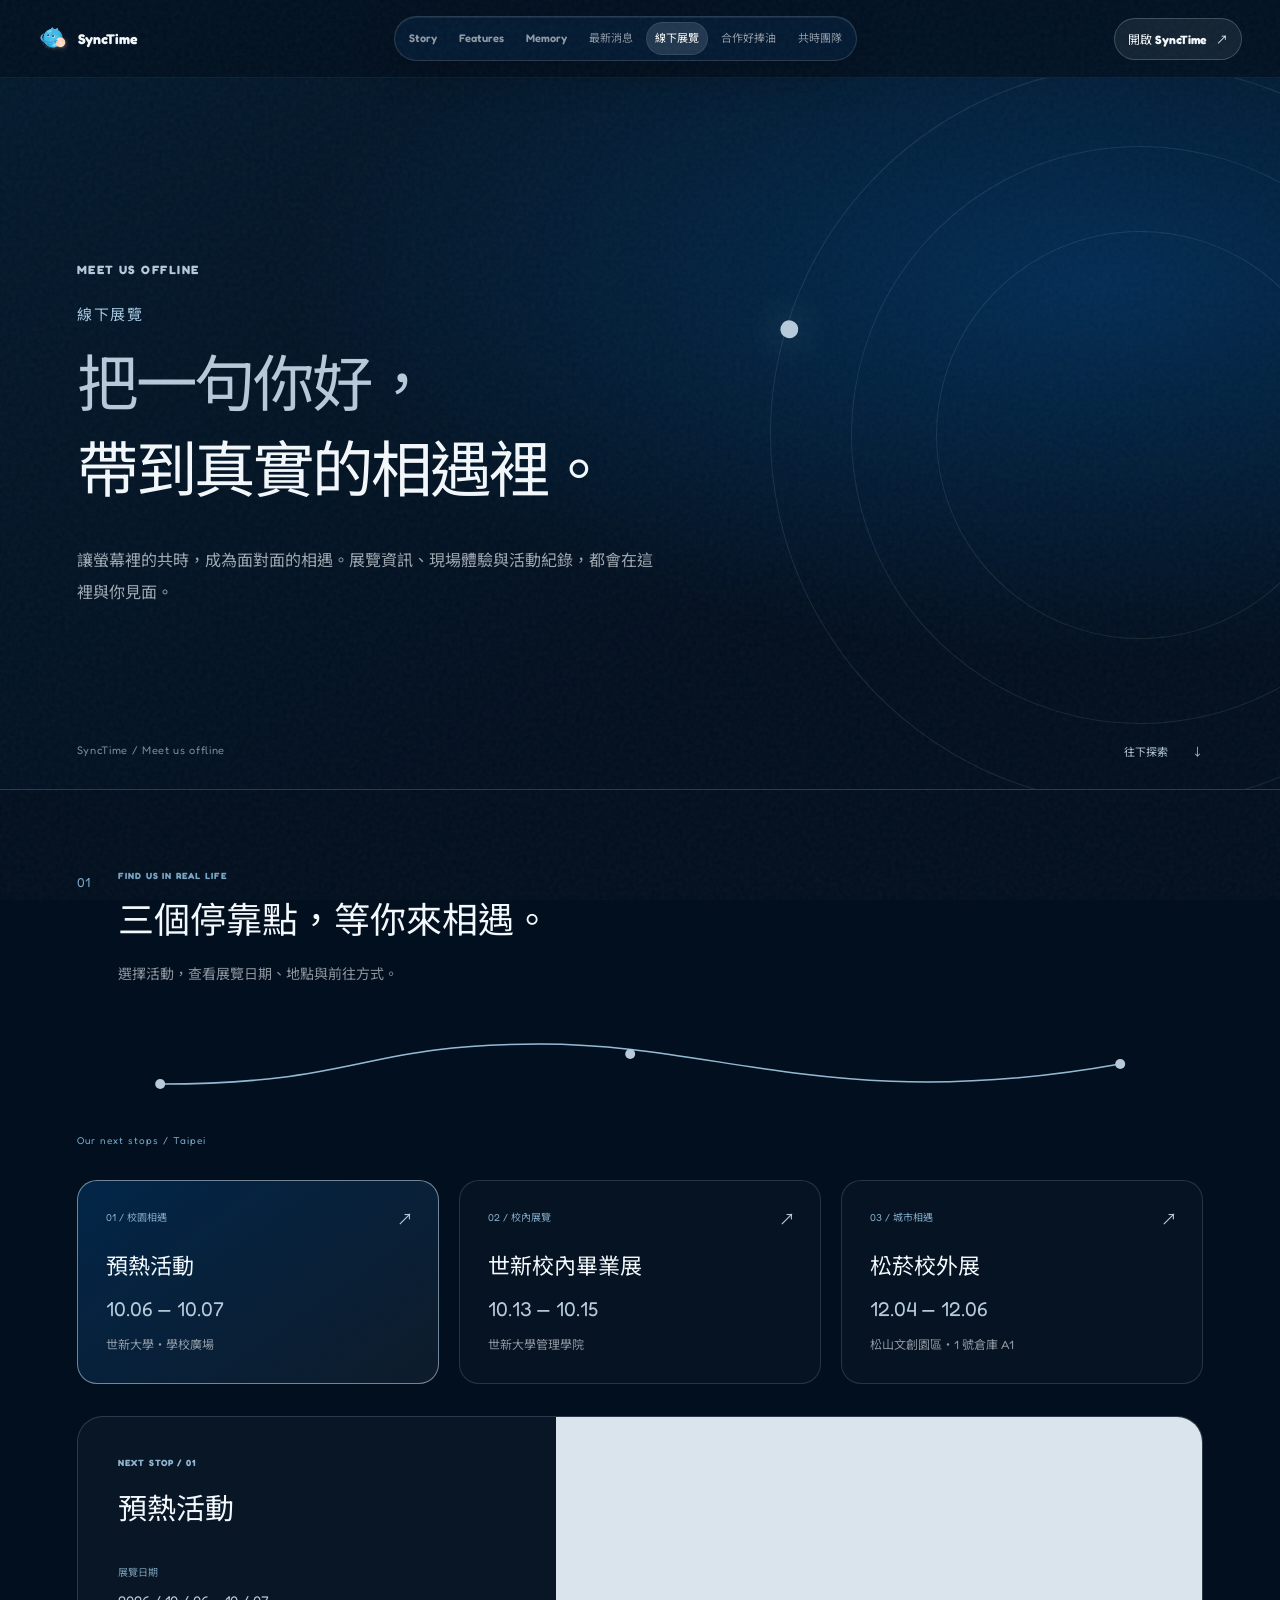
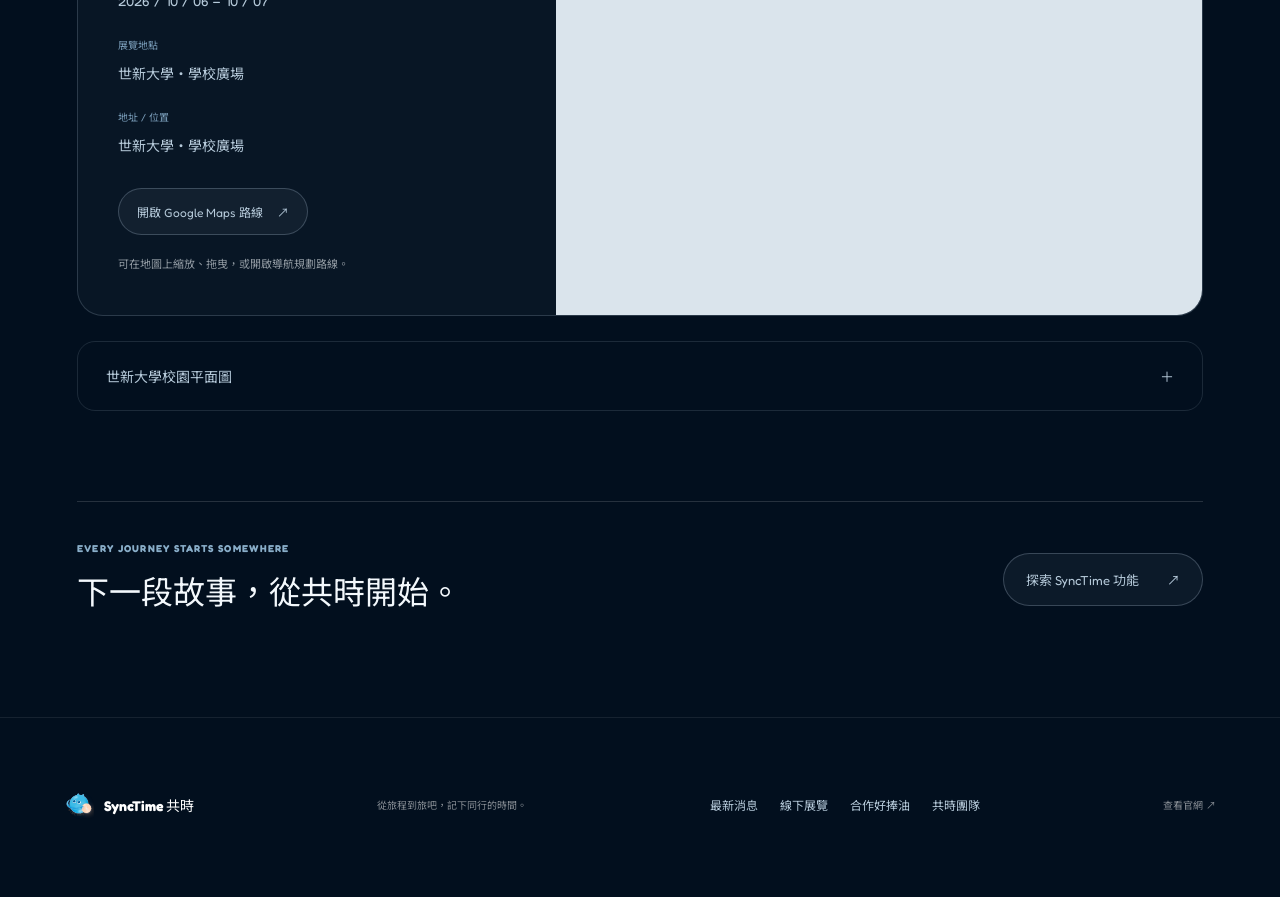
==== commit 66d7b201: "Build editable news, exhibition maps, six sponsor slots and eight team profiles with refined motion" ====
--- a/exhibitions.html
+++ b/exhibitions.html
@@ -11,9 +11,9 @@
     <link rel="preconnect" href="https://fonts.gstatic.com" crossorigin />
     <link href="https://fonts.googleapis.com/css2?family=Fredoka:wght@300..700&display=swap" rel="stylesheet" />
     <link rel="stylesheet" href="styles.css?v=captures6-ratio" />
-    <link rel="stylesheet" href="pages.css?v=pages1" />
+    <link rel="stylesheet" href="pages.css?v=pages2" />
   </head>
-  <body class="inner-page">
+  <body class="inner-page" data-page="exhibitions">
     <a class="page-skip" href="#page-content">跳至主要內容</a>
     <div class="page-grain" aria-hidden="true"></div>
     <header class="site-header" aria-label="主要導覽">
@@ -41,7 +41,7 @@
         <div class="page-hero-bottom"><span>SyncTime / Meet us offline</span><a href="#page-details">往下探索 <span aria-hidden="true">↓</span></a></div>
       </div>
       <div class="page-content-wrap" id="page-details">
-        <div class="page-section-heading"><span class="page-number">01</span><div><p class="section-label">Upcoming exhibitions</p><h2>下次見面，在哪裡？</h2><p>最新展覽的日期、地點與參觀方式，將隨活動確認後公布。</p></div></div><div class="page-empty"><span class="page-empty-symbol" aria-hidden="true">↗</span><div><p class="section-label">See you soon</p><h3>下一場相遇，籌備中。</h3><p>目前尚未公布展覽。活動資訊確定後，會在這裡提供完整參觀資訊。</p></div><span class="page-status">準備中</span></div><div class="page-section-heading"><span class="page-number">02</span><div><p class="section-label">Exhibition journal</p><h2>留住每一次現場相遇。</h2><p>未來將收錄展場照片、展示內容與現場交流的故事。</p></div></div><div class="page-journal"><div class="page-journal-art" aria-hidden="true"><span>Meet.<br />Connect.<br />Sync.</span></div><div><p class="section-label">Memories in the making</p><h3>展覽紀錄即將展開。</h3><p>我們期待把共時介紹給更多人，也把每次見面的回憶留在這裡。</p><span class="page-status">紀錄待更新</span></div></div>
+        <div class="page-section-heading motion-item"><span class="page-number">01</span><div><p class="section-label">Find us in real life</p><h2>三個停靠點，等你來相遇。</h2><p>選擇活動，查看展覽日期、地點與前往方式。</p></div></div><div class="exhibition-route motion-item" aria-hidden="true"><svg viewBox="0 0 1000 100" fill="none"><path class="route-base" d="M20 60 C220 60 220 20 400 20 S700 90 980 40"/><path class="route-draw" pathLength="1" d="M20 60 C220 60 220 20 400 20 S700 90 980 40"/><circle cx="20" cy="60" r="5"/><circle cx="490" cy="30" r="5"/><circle cx="980" cy="40" r="5"/></svg><span>Our next stops / Taipei</span></div><div class="exhibition-tabs" role="tablist" aria-label="展覽場次"><button class="exhibition-tab motion-item is-selected" id="tab-warmup" type="button" role="tab" aria-selected="true" aria-controls="exhibition-panel" tabindex="0" data-exhibition="warmup"><span class="exhibition-step">01 / 校園相遇</span><strong>預熱活動</strong><span class="exhibition-tab-date">10.06 — 10.07</span><span class="exhibition-tab-place">世新大學・學校廣場</span><i aria-hidden="true">↗</i></button><button class="exhibition-tab motion-item" id="tab-campus" type="button" role="tab" aria-selected="false" aria-controls="exhibition-panel" tabindex="-1" data-exhibition="campus"><span class="exhibition-step">02 / 校內展覽</span><strong>世新校內畢業展</strong><span class="exhibition-tab-date">10.13 — 10.15</span><span class="exhibition-tab-place">世新大學管理學院</span><i aria-hidden="true">↗</i></button><button class="exhibition-tab motion-item" id="tab-songshan" type="button" role="tab" aria-selected="false" aria-controls="exhibition-panel" tabindex="-1" data-exhibition="songshan"><span class="exhibition-step">03 / 城市相遇</span><strong>松菸校外展</strong><span class="exhibition-tab-date">12.04 — 12.06</span><span class="exhibition-tab-place">松山文創園區・1 號倉庫 A1</span><i aria-hidden="true">↗</i></button></div><section class="exhibition-panel motion-item" id="exhibition-panel" role="tabpanel" aria-labelledby="tab-warmup" tabindex="0"><div class="exhibition-info"><p class="section-label">Next stop / 01</p><h3 id="exhibition-name">預熱活動</h3><dl><div><dt>展覽日期</dt><dd id="exhibition-date">2026 / 10 / 06 – 10 / 07</dd></div><div><dt>展覽地點</dt><dd id="exhibition-place">世新大學・學校廣場</dd></div><div><dt>地址 / 位置</dt><dd id="exhibition-address">世新大學・學校廣場</dd></div></dl><a class="page-link" id="exhibition-directions" href="https://www.google.com/maps/dir/?api=1&amp;destination=%E4%B8%96%E6%96%B0%E5%A4%A7%E5%AD%B8%E5%AD%B8%E6%A0%A1%E5%BB%A3%E5%A0%B4" target="_blank" rel="noopener noreferrer">開啟 Google Maps 路線 <span aria-hidden="true">↗</span></a><p class="map-note">可在地圖上縮放、拖曳，或開啟導航規劃路線。</p></div><div class="exhibition-map"><iframe id="exhibition-map" src="https://www.google.com/maps/embed?pb=!1m10!1m8!1m3!1d452.0382912396497!2d121.54672492900376!3d24.989704935897628!3m2!1i1024!2i768!4f13.1!5e0!3m2!1szh-TW!2stw!4v1788266624552!5m2!1szh-TW!2stw" title="世新大學學校廣場位置地圖" loading="lazy" referrerpolicy="strict-origin-when-cross-origin" allowfullscreen></iframe></div></section><details class="campus-map motion-item"><summary><span>世新大學校園平面圖</span><span aria-hidden="true">＋</span></summary><div><p>校內活動可搭配校園平面圖確認位置。</p><a href="https://komorebi.tw/campus-map.jpg" target="_blank" rel="noopener noreferrer"><img src="https://komorebi.tw/campus-map.jpg" alt="世新大學校園平面圖" loading="lazy" /></a><a class="page-text-link" href="https://komorebi.tw/campus-map.jpg" target="_blank" rel="noopener noreferrer">開啟完整校園平面圖 ↗</a></div></details>
         <aside class="page-return"><div><p class="section-label">Every journey starts somewhere</p><h2>下一段故事，從共時開始。</h2></div><a class="page-link" href="index.html#features">探索 SyncTime 功能 <span aria-hidden="true">↗</span></a></aside>
       </div>
     </main>
@@ -51,6 +51,8 @@
       <nav aria-label="頁尾導覽"><a href="news.html">最新消息</a><a href="exhibitions.html">線下展覽</a><a href="partners.html">合作好捧油</a><a href="team.html">共時團隊</a></nav>
       <a href="https://synctime.win" target="_blank" rel="noopener noreferrer">查看官網 ↗</a>
     </footer>
-    <script src="pages.js?v=pages1"></script>
+    <dialog class="content-dialog" aria-labelledby="detail-title"><div class="dialog-shell"><button class="dialog-close" type="button" aria-label="關閉視窗">×</button><div class="dialog-detail"><div class="card-meta"><span id="detail-category"></span><span class="demo-label">DEMO</span></div><h2 id="detail-title"></h2><div id="detail-body"></div><p class="demo-note">此內容為版位示範，正式資訊將由共時團隊更新。</p></div></div></dialog>
+    <script src="page-data.js?v=pages2"></script>
+    <script src="pages.js?v=pages2"></script>
   </body>
 </html>
--- a/pages.css
+++ b/pages.css
@@ -112,3 +112,200 @@
   .inner-page .page-footer { flex-direction: column; align-items: flex-start; text-align: left; padding: 30px 6vw; }
   .page-footer nav { gap: 16px; }
 }
+
+/* Content layouts and motion, scoped to independent pages. */
+@view-transition { navigation: auto; }
+::view-transition-old(root) { animation: route-leave .22s ease both; }
+::view-transition-new(root) { animation: route-enter .45s cubic-bezier(.22,1,.36,1) both; }
+@keyframes route-leave { to { opacity: 0; transform: translateY(-8px); } }
+@keyframes route-enter { from { opacity: 0; transform: translateY(12px); } }
+.inner-page .page-hero-copy > * { animation: hero-arrive .9s cubic-bezier(.22,1,.36,1) both; }
+.inner-page .page-hero-copy > :nth-child(2) { animation-delay: .07s; }
+.inner-page .page-hero-copy > :nth-child(3) { animation-delay: .14s; }
+.inner-page .page-hero-copy > :nth-child(4) { animation-delay: .21s; }
+@keyframes hero-arrive { from { opacity: 0; transform: translateY(22px); filter: blur(3px); } to { opacity: 1; transform: none; filter: none; } }
+.inner-page .page-orbit span { animation: orbit-breathe 7s ease-in-out infinite; }
+@keyframes orbit-breathe { 50% { opacity: .45; box-shadow: 0 0 55px rgba(182,202,218,.65); } }
+.inner-page .site-header::after { content: ""; position: absolute; bottom: 0; left: 0; right: 0; height: 1px; background: linear-gradient(90deg,#035096,#B6CADA); transform: scaleX(var(--read-progress,0)); transform-origin: left; }
+.motion-ready .motion-item { opacity: 0; transform: translateY(26px); transition: opacity .75s var(--ease), transform .75s var(--ease); transition-delay: var(--motion-delay,0ms); }
+.motion-ready .motion-item.is-in-view { opacity: 1; transform: none; }
+.inner-page [hidden] { display: none !important; }
+.inner-page button { cursor: pointer; }
+.inner-page button:focus-visible, .campus-map summary:focus-visible { outline: 2px solid var(--mist); outline-offset: 5px; }
+.demo-label { display: inline-flex; align-items: center; width: max-content; padding: 5px 8px; border: 1px solid rgba(182,202,218,.24); border-radius: 6px; font-size: 9px; font-weight: 500; letter-spacing: .12em; line-height: 1; color: #a3c2da; background: rgba(2,15,30,.75); }
+.demo-note { margin: 24px 0 65px; font-size: 12px; color: rgba(182,202,218,.55); line-height: 1.8; }
+.content-filters { display: flex; flex-wrap: wrap; gap: 10px; margin: 0 0 32px; }
+.content-filters button { border: 1px solid rgba(182,202,218,.15); border-radius: 999px; background: transparent; color: #93acc0; padding: 10px 20px; font-size: 12px; transition: background .25s, color .25s, border-color .25s; }
+.content-filters button:hover, .content-filters button.is-selected { background: rgba(182,202,218,.12); color: #f3f8fc; border-color: rgba(182,202,218,.45); }
+.news-grid { display: grid; grid-template-columns: repeat(3,minmax(0,1fr)); gap: 24px; }
+.news-card { min-width: 0; border: 1px solid rgba(182,202,218,.16); border-radius: 22px; overflow: hidden; background: rgba(182,202,218,.035); }
+.news-card-button { display: block; width: 100%; height: 100%; padding: 0; border: 0; background: transparent; text-align: left; }
+.news-art { position: relative; isolation: isolate; height: 245px; overflow: hidden; display: flex; align-items: center; padding: 32px; background: radial-gradient(circle at 80% 10%,rgba(182,202,218,.25),transparent 60%),linear-gradient(130deg,#035096,#042947); }
+.news-art-1 { background: radial-gradient(circle at 25% 75%,rgba(182,202,218,.2),transparent 60%),linear-gradient(150deg,#153e5e,#071d33); }
+.news-art-2 { background: radial-gradient(circle at 90% 60%,rgba(182,202,218,.3),transparent 60%),linear-gradient(150deg,#072f55,#035096); }
+.art-orbit { position: absolute; z-index: -1; width: 290px; height: 290px; border: 1px solid rgba(182,202,218,.3); border-radius: 50%; top: -45px; right: -75px; transition: transform .8s var(--ease); box-shadow: 0 0 0 40px rgba(182,202,218,.045),0 0 0 80px rgba(182,202,218,.03); }
+.art-word { font-size: clamp(34px,3.4vw,48px); font-weight: 400; color: var(--mist); letter-spacing: -.04em; transition: transform .8s var(--ease); }
+.art-coordinate { position: absolute; bottom: 22px; left: 32px; font-size: 9px; letter-spacing: .15em; color: #96b4cb; }
+.news-art > img { position: absolute; inset: 0; width: 100%; height: 100%; object-fit: cover; }
+.news-card-content { padding: 28px; }
+.card-meta { display: flex; gap: 15px; justify-content: space-between; align-items: center; color: #90b5d0; font-size: 11px; }
+.news-card h3 { margin: 25px 0 16px; font-size: 22px; font-weight: 500; line-height: 1.7; }
+.news-card p { margin: 0; font-size: 13px; line-height: 1.9; color: var(--muted); }
+.card-cta { margin-top: 30px; display: flex; justify-content: space-between; color: var(--mist); font-size: 12px; }
+.card-cta i, .member-card h3 i, .sponsor-card-bottom > span { font-style: normal; transition: transform .4s var(--ease); }
+.news-card:hover .art-orbit { transform: translate(-15px,12px) scale(1.06); }
+.news-card:hover .art-word { transform: translateY(-6px); }
+.news-card:hover .card-cta i, .member-card:hover h3 i, .sponsor-card:hover .sponsor-card-bottom > span { transform: translate(3px,-3px); }
+.exhibition-route { margin: 0 0 28px; }
+.exhibition-route svg { width: 100%; max-height: 100px; overflow: visible; }
+.route-base { stroke: rgba(182,202,218,.12); stroke-width: 1; }
+.route-draw { stroke: #93b9d4; stroke-width: 1.5; stroke-dasharray: 1; stroke-dashoffset: 1; }
+.exhibition-route.is-in-view .route-draw { animation: draw-route 1.8s var(--ease) both; }
+.exhibition-route circle { fill: var(--mist); }
+.exhibition-route > span { font-size: 10px; letter-spacing: .1em; color: #79a5c5; }
+@keyframes draw-route { to { stroke-dashoffset: 0; } }
+.exhibition-tabs { display: grid; grid-template-columns: repeat(3,minmax(0,1fr)); gap: 20px; margin: 32px 0; }
+.exhibition-tab { position: relative; text-align: left; border: 1px solid rgba(182,202,218,.18); border-radius: 20px; background: rgba(182,202,218,.025); padding: 28px; transition: border-color .3s, background .3s; }
+.exhibition-tab.is-selected { border-color: rgba(182,202,218,.6); background: linear-gradient(145deg,rgba(3,80,150,.35),rgba(182,202,218,.07)); }
+.exhibition-tab:hover { border-color: rgba(182,202,218,.45); }
+.exhibition-step { display: block; font-size: 10px; color: #83aac7; }
+.exhibition-tab strong { display: block; font-size: 22px; font-weight: 500; margin: 24px 0 17px; }
+.exhibition-tab-date { display: block; color: var(--mist); font-size: 20px; }
+.exhibition-tab-place { display: block; color: var(--muted); font-size: 12px; line-height: 1.7; margin-top: 14px; padding-right: 18px; }
+.exhibition-tab i { position: absolute; top: 25px; right: 25px; font-style: normal; color: var(--mist); }
+.exhibition-panel { display: grid; grid-template-columns: .85fr 1.15fr; border: 1px solid rgba(182,202,218,.2); border-radius: 26px; overflow: hidden; background: rgba(182,202,218,.04); }
+.exhibition-info { padding: 40px; }
+.exhibition-info > .section-label { color: #91b5d0; margin: 0 0 18px; }
+.exhibition-info h3 { font-size: 29px; font-weight: 500; margin: 0 0 32px; line-height: 1.6; }
+.exhibition-info dl { margin: 0 0 30px; }
+.exhibition-info dl > div { margin-bottom: 23px; }
+.exhibition-info dt { color: #799cb8; font-size: 10px; margin-bottom: 9px; }
+.exhibition-info dd { margin: 0; font-size: 14px; line-height: 1.8; color: var(--mist); }
+.exhibition-info .page-link { gap: 14px; font-size: 12px; padding: 14px 18px; }
+.map-note { color: var(--muted); font-size: 11px; line-height: 1.8; margin: 20px 0 0; }
+.exhibition-map { min-height: 460px; background: #dae4ec; }
+.exhibition-map iframe { width: 100%; height: 100%; min-height: 460px; display: block; border: 0; }
+.exhibition-panel.map-swap .exhibition-info, .exhibition-panel.map-swap .exhibition-map { animation: map-arrive .45s var(--ease) both; }
+@keyframes map-arrive { from { opacity: .35; transform: translateY(8px); } }
+.campus-map { margin-top: 25px; padding: 0 28px; border: 1px solid rgba(182,202,218,.14); border-radius: 18px; }
+.campus-map summary { padding: 24px 0; list-style: none; cursor: pointer; display: flex; justify-content: space-between; color: var(--mist); font-size: 14px; }
+.campus-map summary::-webkit-details-marker { display: none; }
+.campus-map[open] summary > span:last-child { transform: rotate(45deg); }
+.campus-map > div { padding: 0 0 28px; }
+.campus-map p { color: var(--muted); font-size: 13px; }
+.campus-map img { width: min(100%,900px); margin: 20px auto; border-radius: 12px; }
+.sponsor-grid { display: grid; grid-template-columns: repeat(3,minmax(0,1fr)); gap: 24px; }
+.sponsor-card { border: 1px solid rgba(182,202,218,.15); border-radius: 24px; overflow: hidden; background: rgba(182,202,218,.035); }
+.sponsor-card button { position: relative; display: block; width: 100%; border: 0; padding: 0; background: transparent; text-align: left; }
+.sponsor-card .demo-label { position: absolute; right: 20px; top: 20px; }
+.sponsor-logo-slot { min-height: 210px; display: flex; flex-direction: column; align-items: center; justify-content: center; gap: 22px; border-bottom: 1px solid rgba(182,202,218,.1); background: radial-gradient(circle at 50% 50%,rgba(3,80,150,.18),transparent 65%); transition: background .4s; }
+.sponsor-monogram { font-size: 40px; color: var(--mist); font-weight: 300; letter-spacing: .06em; transition: transform .5s var(--ease); }
+.sponsor-logo-slot small { color: #7396b0; font-size: 10px; }
+.sponsor-logo-slot img { width: 160px; height: 100px; object-fit: contain; }
+.sponsor-card:hover .sponsor-monogram { transform: translateY(-6px); }
+.sponsor-card-bottom { display: flex; justify-content: space-between; align-items: center; padding: 25px 28px; }
+.sponsor-card h3 { margin: 0 0 10px; font-weight: 500; font-size: 20px; }
+.sponsor-card-bottom div > span { font-size: 11px; color: #85a6bf; }
+.partner-thanks { margin: 70px 0; text-align: center; padding: 55px 24px; border-block: 1px solid rgba(182,202,218,.14); background: radial-gradient(ellipse at center,rgba(3,80,150,.17),transparent 70%); }
+.partner-thanks .section-label { color: #90b5d0; font-size: 11px; }
+.partner-thanks h2 { font-size: clamp(28px,3.8vw,48px); font-weight: 500; line-height: 1.6; margin: 22px 0; }
+.partner-thanks p { color: var(--muted); font-size: 13px; line-height: 1.8; }
+.team-summary { display: flex; justify-content: space-between; align-items: center; gap: 30px; padding: 0 0 45px; margin-bottom: 70px; border-bottom: 1px solid rgba(182,202,218,.16); }
+.team-summary > p { color: #85abc7; font-size: 17px; margin: 0; }
+.team-summary > div { display: flex; gap: 48px; }
+.team-summary span { display: flex; flex-direction: column; gap: 10px; font-size: 11px; color: #89a4b9; }
+.team-summary strong { font-size: 38px; font-weight: 400; color: var(--mist); }
+.member-grid { display: grid; grid-template-columns: repeat(3,minmax(0,1fr)); gap: 32px 24px; }
+.member-card { min-width: 0; }
+.member-card button { display: block; width: 100%; text-align: left; padding: 0; border: 0; background: transparent; }
+.member-portrait { position: relative; overflow: hidden; aspect-ratio: 4 / 4.3; display: flex; align-items: center; justify-content: center; border: 1px solid rgba(182,202,218,.15); border-radius: 22px; background: radial-gradient(ellipse at 65% 10%,rgba(182,202,218,.35),transparent 60%),linear-gradient(145deg,#103e63,#051c31); }
+.portrait-tech { background: radial-gradient(ellipse at 20% 30%,rgba(182,202,218,.18),transparent 60%),linear-gradient(145deg,#035096,#051c31); }
+.portrait-art { background: radial-gradient(ellipse at 80% 30%,rgba(182,202,218,.4),transparent 70%),linear-gradient(150deg,#2d536f,#09243b); }
+.portrait-marketing { background: radial-gradient(ellipse at 50% 10%,rgba(182,202,218,.25),transparent 60%),linear-gradient(160deg,#204a69,#07223c); }
+.portrait-initials { font-size: clamp(60px,6vw,95px); font-weight: 300; color: rgba(182,202,218,.72); z-index: 1; transition: transform .7s var(--ease); }
+.portrait-frame { position: absolute; inset: 40px; border: 1px solid rgba(182,202,218,.16); border-radius: 50%; transform: rotate(-20deg); transition: transform .9s var(--ease); }
+.portrait-frame::after { content: ""; position: absolute; inset: 24px -10px; border: 1px solid rgba(182,202,218,.12); border-radius: 50%; }
+.portrait-caption { position: absolute; bottom: 22px; left: 25px; font-size: 10px; color: #86a4bb; }
+.member-portrait .demo-label { position: absolute; top: 20px; right: 20px; }
+.member-portrait > img, .advisor-portrait > img { position: absolute; inset: 0; height: 100%; width: 100%; object-fit: cover; }
+.member-card:hover .portrait-initials { transform: translateY(-7px); }
+.member-card:hover .portrait-frame { transform: rotate(0) scale(1.03); }
+.member-card-copy { padding: 22px 4px 0; }
+.member-role { font-size: 11px; color: #85abc7; }
+.member-card h3 { display: flex; justify-content: space-between; align-items: center; margin: 12px 0; font-size: 24px; font-weight: 500; }
+.member-card h3 i { font-size: 18px; color: #92b5ce; }
+.member-card p { margin: 0; font-size: 13px; color: var(--muted); line-height: 1.8; }
+.advisor-card { display: grid; grid-template-columns: 1fr 1.6fr; border-radius: 24px; border: 1px solid rgba(182,202,218,.18); overflow: hidden; background: rgba(182,202,218,.035); }
+.advisor-portrait { position: relative; min-height: 310px; display: flex; flex-direction: column; align-items: center; justify-content: center; gap: 24px; background: linear-gradient(130deg,rgba(3,80,150,.45),rgba(182,202,218,.06)); }
+.advisor-portrait > span { font-size: 44px; font-weight: 300; color: var(--mist); }
+.advisor-portrait small { font-size: 11px; color: #87a9c2; }
+.advisor-copy { padding: 45px; align-self: center; }
+.advisor-copy h3 { font-size: 29px; font-weight: 500; margin: 22px 0; }
+.advisor-copy p { font-size: 14px; line-height: 2; color: var(--muted); margin: 0 0 25px; }
+.advisor-copy button { border: 0; padding: 0; background: transparent; }
+.content-dialog { padding: 0; width: min(680px,calc(100% - 32px)); max-height: 85dvh; color: var(--ink); border: 1px solid rgba(182,202,218,.3); border-radius: 25px; background: linear-gradient(140deg,#092b48,#03162a); box-shadow: 0 35px 120px rgba(0,0,0,.6); }
+.content-dialog::backdrop { background: rgba(0,8,18,.7); backdrop-filter: blur(9px); }
+.content-dialog[open] { animation: detail-arrive .35s var(--ease) both; }
+@keyframes detail-arrive { from { opacity: 0; transform: translateY(20px) scale(.98); } }
+.dialog-shell { position: relative; padding: 64px 44px 40px; }
+.dialog-close { position: absolute; top: 15px; right: 15px; display: grid; place-items: center; width: 35px; height: 35px; border: 1px solid rgba(182,202,218,.2); background: rgba(182,202,218,.07); border-radius: 50%; font-size: 24px; line-height: 1; }
+.dialog-detail h2 { font-size: 30px; font-weight: 500; line-height: 1.6; margin: 26px 0; }
+.dialog-detail p { font-size: 14px; color: var(--muted); line-height: 2; margin: 0 0 20px; }
+.dialog-detail .demo-note { font-size: 11px; margin: 35px 0 0; border-top: 1px solid rgba(182,202,218,.12); padding-top: 20px; }
+@media (max-width: 1000px) {
+ .news-grid, .sponsor-grid, .member-grid { grid-template-columns: repeat(2,minmax(0,1fr)); }
+ .exhibition-info { padding: 30px; }
+ .exhibition-tab { padding: 22px; }
+ .exhibition-tab strong { font-size: 19px; }
+ .team-summary > div { gap: 30px; }
+}
+@media (max-width: 760px) {
+ .news-grid, .exhibition-panel, .advisor-card { grid-template-columns: 1fr; }
+ .news-art { height: 235px; }
+ .art-word { font-size: 46px; }
+ .news-card-content { padding: 25px; }
+ .content-filters { gap: 8px; }
+ .content-filters button { padding: 9px 15px; font-size: 11px; }
+ .exhibition-tabs { grid-template-columns: 1fr; gap: 12px; }
+ .exhibition-tab { padding: 22px; }
+ .exhibition-tab strong { margin-top: 15px; font-size: 21px; }
+ .exhibition-tab-date { font-size: 19px; }
+ .exhibition-tab-place { margin-top: 10px; }
+ .exhibition-info { padding: 28px; }
+ .exhibition-info h3 { font-size: 25px; }
+ .exhibition-map, .exhibition-map iframe { min-height: 320px; }
+ .exhibition-map { height: 320px; }
+ .campus-map { padding-inline: 22px; }
+ .sponsor-grid { gap: 14px; }
+ .sponsor-logo-slot { min-height: 155px; }
+ .sponsor-monogram { font-size: 28px; }
+ .sponsor-logo-slot img { width: 110px; height: 80px; }
+ .sponsor-logo-slot small { font-size: 9px; }
+ .sponsor-card-bottom { padding: 20px 16px; }
+ .sponsor-card h3 { font-size: 16px; }
+ .sponsor-card .demo-label { top: 12px; right: 12px; font-size: 8px; }
+ .team-summary { flex-direction: column; align-items: flex-start; gap: 25px; padding-bottom: 30px; margin-bottom: 50px; }
+ .team-summary > p { font-size: 14px; }
+ .team-summary > div { justify-content: space-between; width: 100%; gap: 15px; }
+ .member-grid { gap: 25px 16px; }
+ .member-portrait { border-radius: 17px; }
+ .portrait-initials { font-size: 43px; }
+ .portrait-frame { inset: 22px; }
+ .portrait-caption { font-size: 8px; left: 15px; bottom: 15px; }
+ .member-portrait .demo-label { right: 12px; top: 12px; font-size: 8px; }
+ .member-card h3 { font-size: 20px; }
+ .member-role { font-size: 10px; line-height: 1.6; }
+ .member-card p { font-size: 11px; }
+ .advisor-portrait { min-height: 230px; }
+ .advisor-copy { padding: 28px; }
+ .advisor-copy h3 { font-size: 25px; }
+ .dialog-shell { padding: 62px 26px 30px; }
+ .dialog-detail h2 { font-size: 24px; }
+}
+@media (prefers-reduced-motion: reduce) {
+ html { scroll-behavior: auto; }
+ ::view-transition-old(root), ::view-transition-new(root) { animation: none; }
+ .inner-page *, .inner-page *::before, .inner-page *::after { animation: none !important; transition: none !important; }
+ .motion-ready .motion-item { opacity: 1; transform: none; }
+ .route-draw { stroke-dashoffset: 0; }
+}
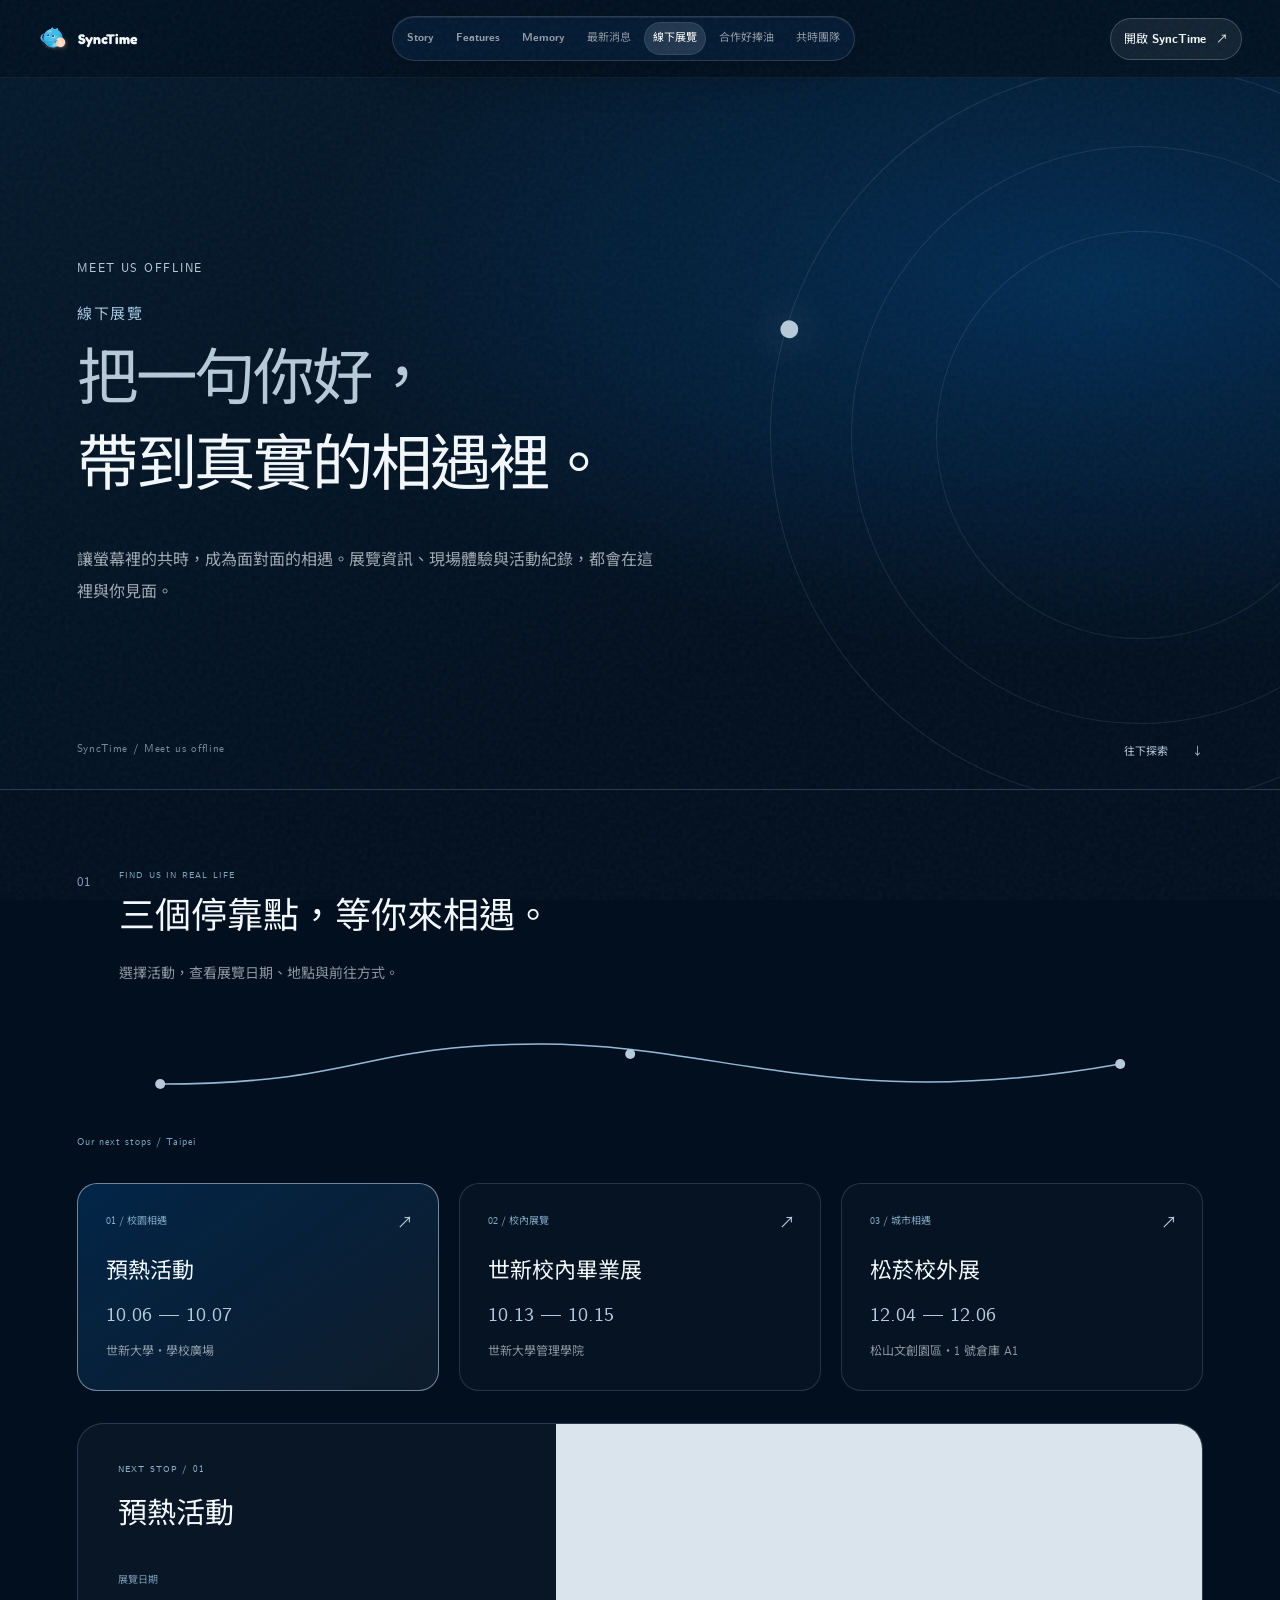
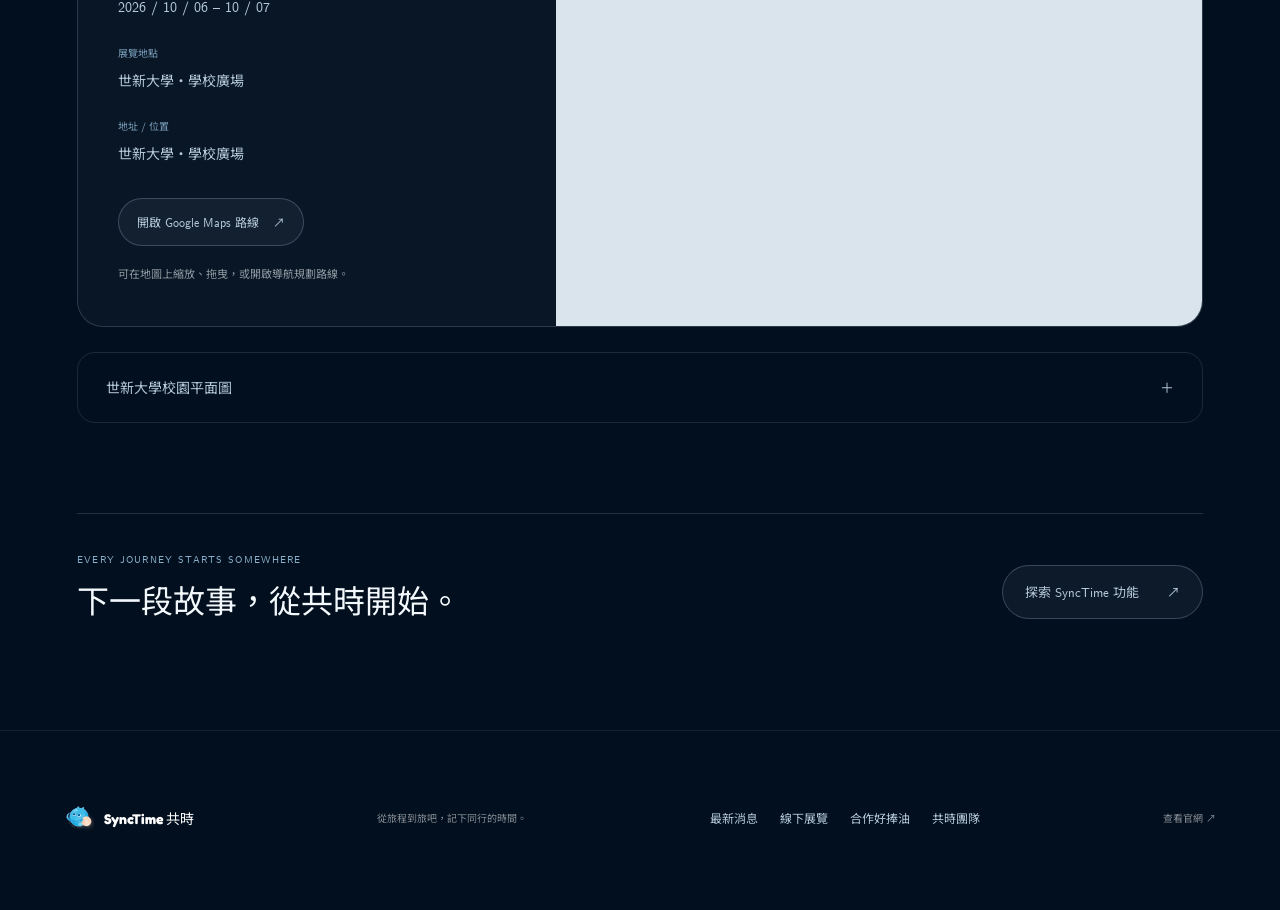
==== commit 758fa780: "Use self-hosted Computer Modern Sans Serif outside the Fredoka brand wordmark" ====
--- a/exhibitions.html
+++ b/exhibitions.html
@@ -10,8 +10,9 @@
     <link rel="preconnect" href="https://fonts.googleapis.com" />
     <link rel="preconnect" href="https://fonts.gstatic.com" crossorigin />
     <link href="https://fonts.googleapis.com/css2?family=Fredoka:wght@300..700&display=swap" rel="stylesheet" />
-    <link rel="stylesheet" href="styles.css?v=captures6-ratio" />
-    <link rel="stylesheet" href="pages.css?v=pages2" />
+    <link rel="stylesheet" href="styles.css?v=cm-sans1" />
+    <link rel="stylesheet" href="pages.css?v=pages2b" />
+    <link rel="stylesheet" href="typography.css?v=cm-sans1" />
   </head>
   <body class="inner-page" data-page="exhibitions">
     <a class="page-skip" href="#page-content">跳至主要內容</a>
@@ -52,7 +53,7 @@
       <a href="https://synctime.win" target="_blank" rel="noopener noreferrer">查看官網 ↗</a>
     </footer>
     <dialog class="content-dialog" aria-labelledby="detail-title"><div class="dialog-shell"><button class="dialog-close" type="button" aria-label="關閉視窗">×</button><div class="dialog-detail"><div class="card-meta"><span id="detail-category"></span><span class="demo-label">DEMO</span></div><h2 id="detail-title"></h2><div id="detail-body"></div><p class="demo-note">此內容為版位示範，正式資訊將由共時團隊更新。</p></div></div></dialog>
-    <script src="page-data.js?v=pages2"></script>
-    <script src="pages.js?v=pages2"></script>
+    <script src="page-data.js?v=pages2b"></script>
+    <script src="pages.js?v=pages2b"></script>
   </body>
 </html>
--- a/styles.css
+++ b/styles.css
@@ -1,3 +1,35 @@
+@font-face {
+  font-family: "Computer Modern Sans Serif";
+  src: url("assets/fonts/computer-modern-sans/cmunss.woff") format("woff");
+  font-weight: 400;
+  font-style: normal;
+  font-display: swap;
+}
+
+@font-face {
+  font-family: "Computer Modern Sans Serif";
+  src: url("assets/fonts/computer-modern-sans/cmunsx.woff") format("woff");
+  font-weight: 700;
+  font-style: normal;
+  font-display: swap;
+}
+
+@font-face {
+  font-family: "Computer Modern Sans Serif";
+  src: url("assets/fonts/computer-modern-sans/cmunsi.woff") format("woff");
+  font-weight: 400;
+  font-style: italic;
+  font-display: swap;
+}
+
+@font-face {
+  font-family: "Computer Modern Sans Serif";
+  src: url("assets/fonts/computer-modern-sans/cmunso.woff") format("woff");
+  font-weight: 700;
+  font-style: italic;
+  font-display: swap;
+}
+
 @font-face {
   font-family: "Noto Sans TC";
   src: url("assets/NotoSansTC-Regular.ttf") format("truetype");
@@ -35,7 +67,7 @@
     radial-gradient(circle at 50% 8%, rgba(3, 80, 150, 0.22), transparent 24rem),
     var(--black);
   color: var(--ink);
-  font-family: "Fredoka", "Noto Sans TC", sans-serif;
+  font-family: "Computer Modern Sans Serif", "Noto Sans TC", sans-serif;
   letter-spacing: 0;
 }
 
@@ -122,7 +154,7 @@
   padding: 9px 14px;
   border-radius: 999px;
   color: rgba(255, 255, 255, 0.56);
-  font-family: "Fredoka", "Noto Sans TC", sans-serif;
+  font-family: "Computer Modern Sans Serif", "Noto Sans TC", sans-serif;
   font-size: 11px;
   font-weight: 600;
   line-height: 1;
@@ -213,7 +245,7 @@
   left: 50%;
   margin: 0;
   color: rgba(255, 255, 255, 0.54);
-  font-family: "Fredoka", "Noto Sans TC", sans-serif;
+  font-family: "Computer Modern Sans Serif", "Noto Sans TC", sans-serif;
   font-size: 10px;
   font-weight: 700;
   letter-spacing: 0.16em;
@@ -232,7 +264,7 @@
   background: linear-gradient(180deg, #f7fbfe 0%, #B6CADA 48%, #035096 100%);
   -webkit-background-clip: text;
   background-clip: text;
-  font-family: "Fredoka", "Noto Sans TC", sans-serif;
+  font-family: "Computer Modern Sans Serif", "Noto Sans TC", sans-serif;
   font-size: clamp(108px, 18.1vw, 288px);
   font-weight: 800;
   line-height: 0.74;
@@ -272,7 +304,7 @@
 }
 
 .hero-index strong {
-  font-family: "Fredoka", "Noto Sans TC", sans-serif;
+  font-family: "Computer Modern Sans Serif", "Noto Sans TC", sans-serif;
   font-size: 13px;
 }
 
@@ -366,7 +398,7 @@
   display: flex;
   justify-content: space-between;
   padding: 0 25px;
-  font-family: "Fredoka", "Noto Sans TC", sans-serif;
+  font-family: "Computer Modern Sans Serif", "Noto Sans TC", sans-serif;
   font-size: 8px;
   font-weight: 700;
 }
@@ -431,7 +463,7 @@
 
 .eyebrow {
   color: rgba(255, 255, 255, 0.58);
-  font-family: "Fredoka", "Noto Sans TC", sans-serif;
+  font-family: "Computer Modern Sans Serif", "Noto Sans TC", sans-serif;
   font-size: 8px;
   font-weight: 700;
   letter-spacing: 0.13em;
@@ -458,7 +490,7 @@
   border: 2px solid #0b2c49;
   border-radius: 50%;
   color: #fff;
-  font-family: "Fredoka", "Noto Sans TC", sans-serif;
+  font-family: "Computer Modern Sans Serif", "Noto Sans TC", sans-serif;
   font-size: 9px;
   font-weight: 800;
 }
@@ -482,7 +514,7 @@
 .avatar-line small {
   margin-left: 14px;
   color: rgba(255, 255, 255, 0.62);
-  font-family: "Fredoka", "Noto Sans TC", sans-serif;
+  font-family: "Computer Modern Sans Serif", "Noto Sans TC", sans-serif;
   font-size: 8px;
 }
 
@@ -515,7 +547,7 @@
   align-items: center;
   gap: 14px;
   color: rgba(255, 255, 255, 0.5);
-  font-family: "Fredoka", "Noto Sans TC", sans-serif;
+  font-family: "Computer Modern Sans Serif", "Noto Sans TC", sans-serif;
   font-size: 9px;
   font-weight: 700;
   letter-spacing: 0.12em;
@@ -560,7 +592,7 @@
 .section-label {
   margin: 0;
   color: rgba(255, 255, 255, 0.48);
-  font-family: "Fredoka", "Noto Sans TC", sans-serif;
+  font-family: "Computer Modern Sans Serif", "Noto Sans TC", sans-serif;
   font-size: 9px;
   font-weight: 700;
   letter-spacing: 0.13em;
@@ -726,7 +758,7 @@
 
 .destination-card h3 {
   margin: 40px 0 0;
-  font-family: "Fredoka", "Noto Sans TC", sans-serif;
+  font-family: "Computer Modern Sans Serif", "Noto Sans TC", sans-serif;
   font-size: 38px;
   line-height: 1;
 }
@@ -801,7 +833,7 @@
 
 .trip-card small {
   color: rgba(255, 255, 255, 0.4);
-  font-family: "Fredoka", "Noto Sans TC", sans-serif;
+  font-family: "Computer Modern Sans Serif", "Noto Sans TC", sans-serif;
   font-size: 7px;
 }
 
@@ -877,7 +909,7 @@
   gap: 18px;
   margin-top: 12px;
   color: rgba(255, 255, 255, 0.58);
-  font-family: "Fredoka", "Noto Sans TC", sans-serif;
+  font-family: "Computer Modern Sans Serif", "Noto Sans TC", sans-serif;
   font-size: 8px;
 }
 
@@ -1103,7 +1135,7 @@
 
 .passport-title span {
   color: rgba(255, 255, 255, 0.4);
-  font-family: "Fredoka", "Noto Sans TC", sans-serif;
+  font-family: "Computer Modern Sans Serif", "Noto Sans TC", sans-serif;
   font-size: 7px;
   letter-spacing: 0.1em;
 }
@@ -1230,7 +1262,7 @@
   display: block;
   margin-bottom: 18px;
   color: var(--sky);
-  font-family: "Fredoka", "Noto Sans TC", sans-serif;
+  font-family: "Computer Modern Sans Serif", "Noto Sans TC", sans-serif;
   font-size: 9px;
   font-weight: 700;
   letter-spacing: 0.13em;
@@ -1419,7 +1451,7 @@
 
 .voice-note time {
   color: rgba(255, 255, 255, 0.5);
-  font-family: "Fredoka", "Noto Sans TC", sans-serif;
+  font-family: "Computer Modern Sans Serif", "Noto Sans TC", sans-serif;
   font-size: 8px;
 }
 
@@ -1743,7 +1775,7 @@
 .mini-screen > span {
   margin-bottom: 40px;
   color: rgba(255, 255, 255, 0.52);
-  font-family: "Fredoka", "Noto Sans TC", sans-serif;
+  font-family: "Computer Modern Sans Serif", "Noto Sans TC", sans-serif;
   font-size: 8px;
   letter-spacing: 0.16em;
 }
@@ -1767,7 +1799,7 @@
     linear-gradient(145deg, #19527f, #123451);
   box-shadow: 0 18px 40px rgba(0, 0, 0, 0.34);
   color: #fff;
-  font-family: "Fredoka", "Noto Sans TC", sans-serif;
+  font-family: "Computer Modern Sans Serif", "Noto Sans TC", sans-serif;
   font-size: 18px;
   font-style: normal;
   font-weight: 800;
@@ -1788,7 +1820,7 @@
 
 .mini-screen p {
   color: rgba(255, 255, 255, 0.44);
-  font-family: "Fredoka", "Noto Sans TC", sans-serif;
+  font-family: "Computer Modern Sans Serif", "Noto Sans TC", sans-serif;
   font-size: 9px;
 }
 
@@ -1862,7 +1894,7 @@
   background: rgba(255, 255, 255, 0.1);
   -webkit-backdrop-filter: blur(18px) saturate(150%);
   backdrop-filter: blur(18px) saturate(150%);
-  font-family: "Fredoka", "Noto Sans TC", sans-serif;
+  font-family: "Computer Modern Sans Serif", "Noto Sans TC", sans-serif;
   font-size: 11px;
   font-weight: 700;
   transition: background 250ms ease, color 250ms ease, transform 250ms var(--ease);
@@ -2440,7 +2472,7 @@
 .ui-hint { margin-top: 12px; color: #94adc0; font-size: 9px; line-height: 1.7; }
 .ui-balance { display: grid; gap: 8px; padding: 22px; border-radius: 16px; background: linear-gradient(135deg, #035096, #0b3356); }
 .ui-balance small, .ui-balance span { color: #c7deee; font-size: 9px; }
-.ui-balance strong { font-family: "Fredoka", sans-serif; font-size: 31px; }
+.ui-balance strong { font-family: "Computer Modern Sans Serif", sans-serif; font-size: 31px; }
 .ui-expense { margin: 8px 0; }
 .ui-expense > span { font-size: 18px; }
 .ui-split { display: grid; gap: 8px; margin-top: 18px; padding: 15px; border: 1px solid #7ba5c15c; border-radius: 12px; }
@@ -2456,14 +2488,14 @@
 .ui-stat-grid { display: grid; grid-template-columns: repeat(2, 1fr); gap: 8px; margin: 15px 0; }
 .ui-stat-grid > div { display: grid; gap: 5px; padding: 14px; border: 1px solid #ffffff1f; border-radius: 12px; background: #ffffff0c; }
 .ui-stat-grid small, .ui-stat-grid span { color: #b6cada; font-size: 8px; }
-.ui-stat-grid strong { font-family: "Fredoka", sans-serif; font-size: 28px; }
+.ui-stat-grid strong { font-family: "Computer Modern Sans Serif", sans-serif; font-size: 28px; }
 .ui-chart { padding: 17px 14px; border: 1px solid #ffffff20; border-radius: 13px; background: #ffffff0b; }
 .ui-chart small { font-size: 10px; }
 .ui-bars { display: flex; align-items: end; justify-content: space-around; gap: 9px; height: 135px; margin-top: 15px; border-bottom: 1px solid #ffffff30; }
 .ui-bars i { flex: 1; max-width: 24px; border-radius: 5px 5px 0 0; background: linear-gradient(#b6cada, #035096); }
 .ui-chart-labels { display: flex; justify-content: space-between; padding-top: 9px; color: #9bbbd0; font-size: 7px; }
 .ui-profile-top { display: grid; justify-items: center; gap: 8px; margin: 18px 0 23px; text-align: center; }
-.ui-profile-avatar { display: grid; place-items: center; width: 75px; height: 75px; border: 2px solid #90bdd8; border-radius: 50%; background: linear-gradient(145deg, #197abc, #103b62); font-family: "Fredoka", sans-serif; font-size: 32px; }
+.ui-profile-avatar { display: grid; place-items: center; width: 75px; height: 75px; border: 2px solid #90bdd8; border-radius: 50%; background: linear-gradient(145deg, #197abc, #103b62); font-family: "Computer Modern Sans Serif", sans-serif; font-size: 32px; }
 .ui-profile-top strong { font-size: 17px; }
 .ui-profile-top small { color: #a9c4d8; font-size: 9px; }
 .ui-profile-menu { justify-content: space-between; margin: 7px 0; font-size: 10px; }
@@ -2477,7 +2509,7 @@
 .ui-stamp-grid small { color: #9fc9e5; font-size: 8px; }
 .ui-stamp-grid .locked { opacity: .45; }
 .ui-rating-top { display: flex; align-items: center; gap: 18px; padding: 17px; border-radius: 15px; background: #ffffff0d; }
-.ui-rating-top > strong { font-family: "Fredoka", sans-serif; font-size: 42px; }
+.ui-rating-top > strong { font-family: "Computer Modern Sans Serif", sans-serif; font-size: 42px; }
 .ui-rating-top > span { display: grid; gap: 6px; color: #f6d588; font-size: 15px; }
 .ui-rating-top small { color: #aac7da; font-size: 8px; }
 .ui-review { margin-top: 10px; padding: 13px; border: 1px solid #ffffff20; border-radius: 12px; background: #ffffff0b; }
@@ -2516,3 +2548,8 @@
 body:is([data-screen="match"], [data-screen="plan"], [data-screen="bar"], [data-screen="room"], [data-screen="export"], [data-screen="expenses"]) .journey-phone :is(.phone-status, .phone-nav, .phone-homebar) {
   opacity: 0;
 }
+
+/* Keep the designed SyncTime wordmark in Fredoka. */
+.brand, .hero-title, .page-team-mark > span {
+  font-family: "Fredoka", "Noto Sans TC", sans-serif;
+}
--- a/typography.css
+++ b/typography.css
@@ -0,0 +1,14 @@
+/* Normal text uses Computer Modern Sans Serif; Chinese falls back to Noto Sans TC. */
+body { font-weight: 400; }
+button, input, textarea, select { font-family: inherit; }
+body :is(h1, h2, h3):not(.hero-title),
+.art-word, .page-journal-art > span, .team-summary strong {
+  font-weight: 700;
+}
+body :is(p, small, time):not(.hero-title) {
+  font-weight: 400;
+}
+.brand, .hero-title, .page-team-mark > span {
+  font-family: "Fredoka", "Noto Sans TC", sans-serif;
+}
+/* The brand's existing weight and geometry remain part of its design. */
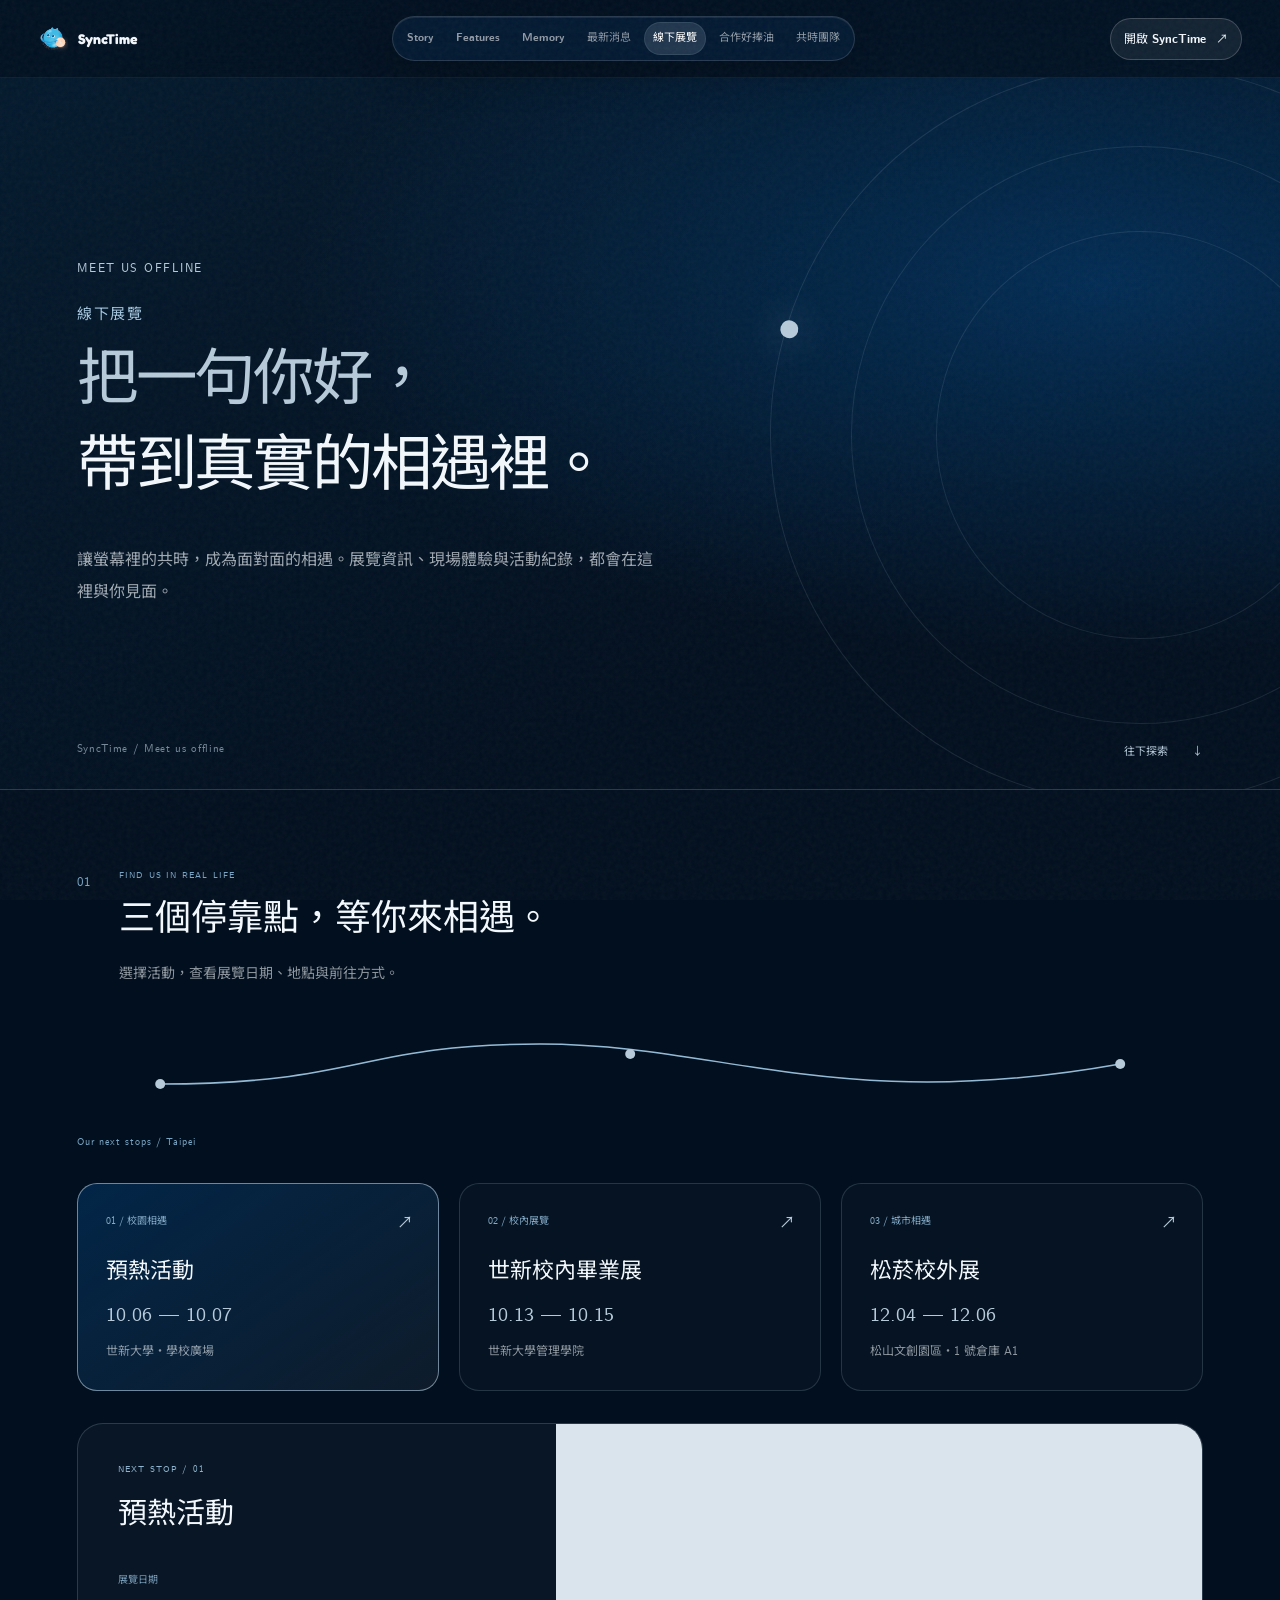
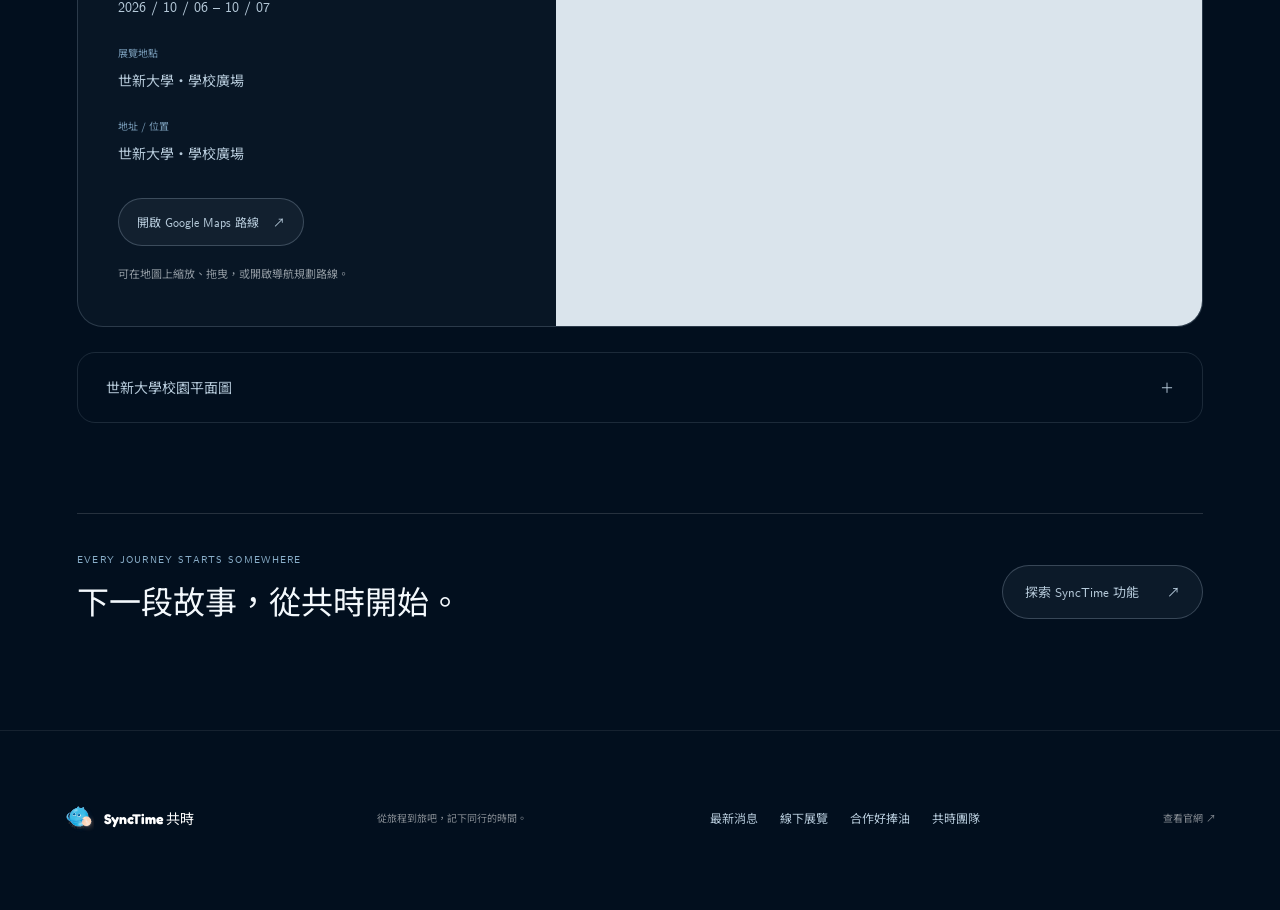
==== commit 4aeb495d: "Refresh stylesheet cache for the updated homepage headline" ====
--- a/exhibitions.html
+++ b/exhibitions.html
@@ -10,9 +10,9 @@
     <link rel="preconnect" href="https://fonts.googleapis.com" />
     <link rel="preconnect" href="https://fonts.gstatic.com" crossorigin />
     <link href="https://fonts.googleapis.com/css2?family=Fredoka:wght@300..700&display=swap" rel="stylesheet" />
-    <link rel="stylesheet" href="styles.css?v=cm-sans1" />
+    <link rel="stylesheet" href="styles.css?v=cm-sans2" />
     <link rel="stylesheet" href="pages.css?v=pages2b" />
-    <link rel="stylesheet" href="typography.css?v=cm-sans1" />
+    <link rel="stylesheet" href="typography.css?v=cm-sans2" />
   </head>
   <body class="inner-page" data-page="exhibitions">
     <a class="page-skip" href="#page-content">跳至主要內容</a>
--- a/styles.css
+++ b/styles.css
@@ -2550,6 +2550,6 @@
 }
 
 /* Keep the designed SyncTime wordmark in Fredoka. */
-.brand, .hero-title, .page-team-mark > span {
+.brand, .page-team-mark > span {
   font-family: "Fredoka", "Noto Sans TC", sans-serif;
 }
--- a/typography.css
+++ b/typography.css
@@ -1,14 +1,14 @@
 /* Normal text uses Computer Modern Sans Serif; Chinese falls back to Noto Sans TC. */
 body { font-weight: 400; }
 button, input, textarea, select { font-family: inherit; }
-body :is(h1, h2, h3):not(.hero-title),
+body :is(h1, h2, h3),
 .art-word, .page-journal-art > span, .team-summary strong {
   font-weight: 700;
 }
 body :is(p, small, time):not(.hero-title) {
   font-weight: 400;
 }
-.brand, .hero-title, .page-team-mark > span {
+.brand, .page-team-mark > span {
   font-family: "Fredoka", "Noto Sans TC", sans-serif;
 }
 /* The brand's existing weight and geometry remain part of its design. */
